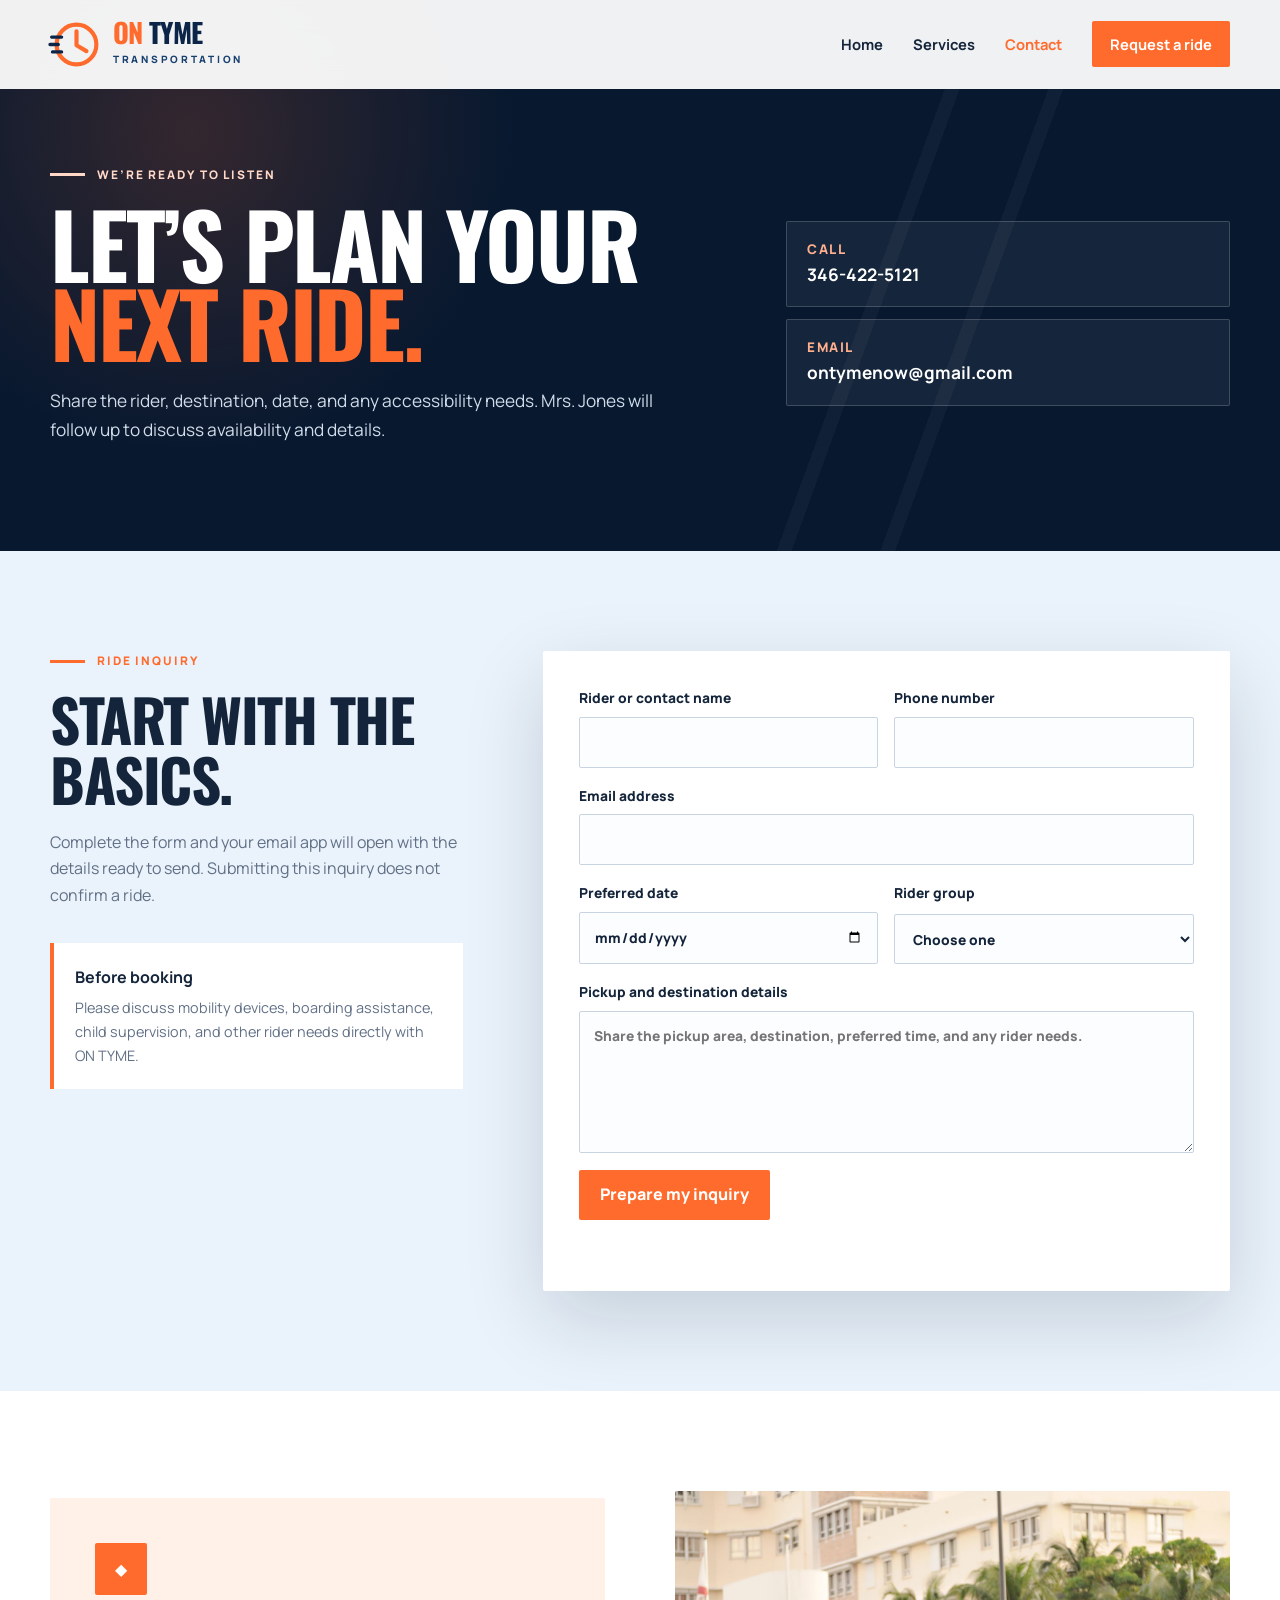
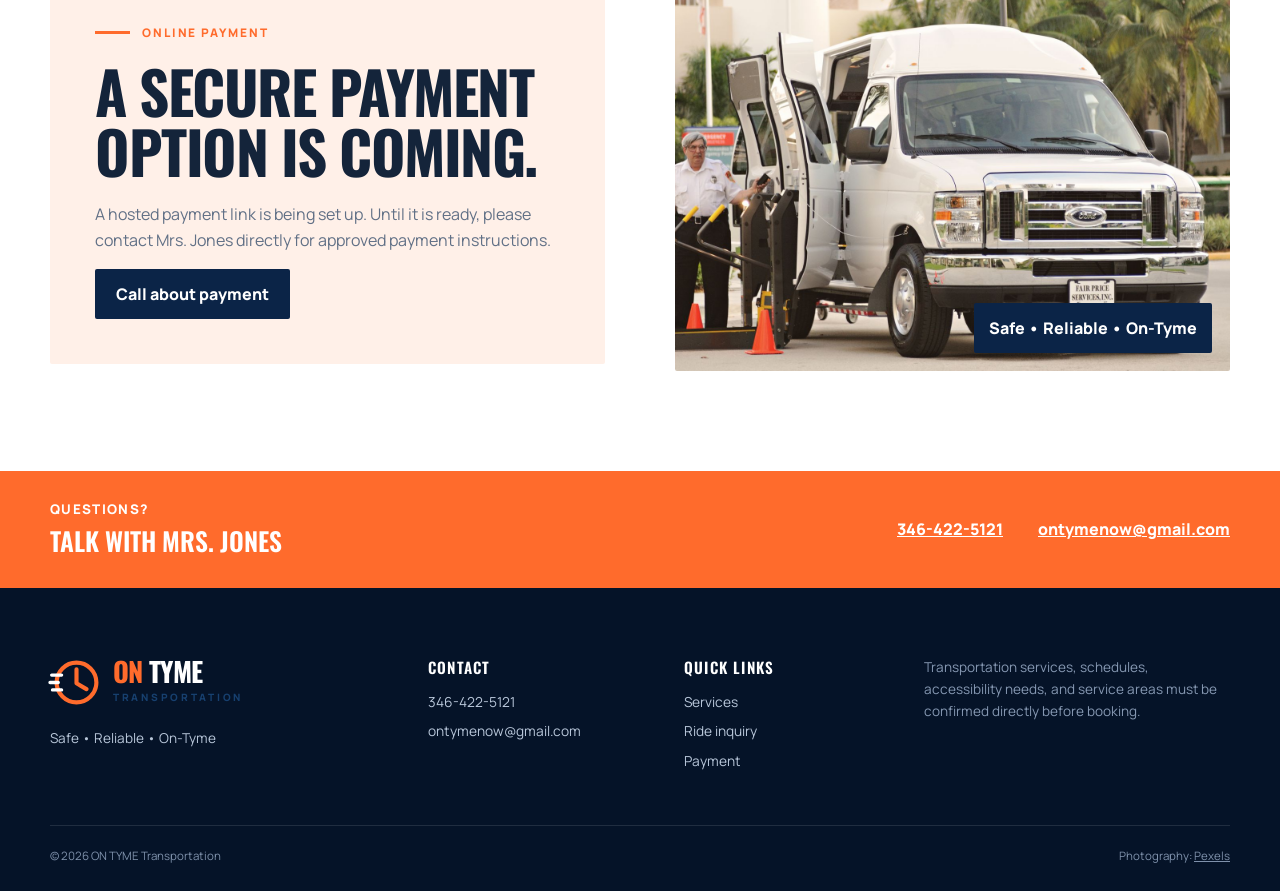
==== contact.html @ 445c0741 "Fix service image loading and square alternate sections" ====
<!doctype html>
<html lang="en">
  <head>
    <meta charset="utf-8" />
    <meta name="viewport" content="width=device-width, initial-scale=1" />
    <meta name="description" content="Contact ON TYME Transportation to discuss a ride, rider needs, scheduling, and payment." />
    <meta name="theme-color" content="#0b2447" />
    <title>Contact &amp; Ride Inquiry | ON TYME Transportation</title>
    <link rel="preconnect" href="https://fonts.googleapis.com" /><link rel="preconnect" href="https://fonts.gstatic.com" crossorigin /><link href="https://fonts.googleapis.com/css2?family=Manrope:wght@400;500;600;700;800&family=Oswald:wght@500;600;700&display=swap" rel="stylesheet" />
    <link rel="icon" type="image/svg+xml" href="data:image/svg+xml,%3Csvg xmlns='http://www.w3.org/2000/svg' viewBox='0 0 64 64'%3E%3Crect width='64' height='64' rx='15' fill='%230b2447'/%3E%3Ccircle cx='32' cy='32' r='19' fill='none' stroke='%23ff6b2c' stroke-width='5'/%3E%3Cpath d='M32 19v14l10 6' fill='none' stroke='white' stroke-width='5' stroke-linecap='round'/%3E%3C/svg%3E" />
    <link rel="stylesheet" href="assets/styles.css?v=20260918-3" /><script src="assets/site.js" defer></script>
  </head>
  <body>
    <a class="skip-link" href="#main">Skip to main content</a>
    <header class="site-header" data-header><div class="shell header-inner"><a class="brand" href="index.html" aria-label="ON TYME Transportation home"><span class="brand-clock" aria-hidden="true"><svg viewBox="0 0 64 64"><circle cx="32" cy="32" r="24"/><path d="M32 16v17l12 7"/><path class="speed-line" d="M2 23h12M0 32h10M3 41h11"/></svg></span><span class="brand-words"><strong><b>ON</b> TYME</strong><small>Transportation</small></span></a><button class="menu-button" type="button" aria-expanded="false" aria-controls="site-nav" data-menu-button><span></span><span></span><span></span><span class="sr-only">Open menu</span></button><nav id="site-nav" class="site-nav" aria-label="Primary" data-menu><a href="index.html">Home</a><a href="services.html">Services</a><a aria-current="page" href="contact.html">Contact</a><a class="nav-cta" href="#ride-inquiry">Request a ride</a></nav></div></header>
    <main id="main">
      <section class="page-hero contact-hero"><div class="road-lines" aria-hidden="true"></div><div class="shell page-hero-grid"><div class="reveal"><p class="eyebrow">We’re ready to listen</p><h1>Let’s plan your <em>next ride.</em></h1><p>Share the rider, destination, date, and any accessibility needs. Mrs. Jones will follow up to discuss availability and details.</p></div><div class="contact-direct reveal" style="--delay:.1s"><a href="tel:+13464225121"><small>Call</small><strong>346-422-5121</strong></a><a href="mailto:ontymenow@gmail.com"><small>Email</small><strong>ontymenow@gmail.com</strong></a></div></div></section>

      <section class="section inquiry-section" id="ride-inquiry"><div class="shell inquiry-grid"><div class="form-intro reveal"><p class="eyebrow eyebrow-orange">Ride inquiry</p><h2>Start with the basics.</h2><p>Complete the form and your email app will open with the details ready to send. Submitting this inquiry does not confirm a ride.</p><div class="info-callout"><strong>Before booking</strong><p>Please discuss mobility devices, boarding assistance, child supervision, and other rider needs directly with ON TYME.</p></div></div><form class="ride-form reveal" style="--delay:.08s" data-ride-form><div class="field-row"><label>Rider or contact name<input name="name" autocomplete="name" required /></label><label>Phone number<input name="phone" type="tel" autocomplete="tel" required /></label></div><label>Email address<input name="email" type="email" autocomplete="email" /></label><div class="field-row"><label>Preferred date<input name="date" type="date" /></label><label>Rider group<select name="group"><option value="">Choose one</option><option>Child / school-age rider</option><option>College student</option><option>Senior</option><option>Individual with a disability</option><option>Other adult rider</option></select></label></div><label>Pickup and destination details<textarea name="details" rows="5" required placeholder="Share the pickup area, destination, preferred time, and any rider needs."></textarea></label><button class="button button-orange" type="submit">Prepare my inquiry</button><p class="form-status" data-form-status aria-live="polite"></p></form></div></section>

      <section class="payment-section" id="payment"><div class="shell payment-grid"><div class="payment-card reveal"><span class="lock" aria-hidden="true">◆</span><p class="eyebrow eyebrow-orange">Online payment</p><h2>A secure payment option is coming.</h2><p>A hosted payment link is being set up. Until it is ready, please contact Mrs. Jones directly for approved payment instructions.</p><a class="button button-navy" href="tel:+13464225121">Call about payment</a></div><figure class="payment-photo reveal" style="--delay:.08s"><img src="assets/images/accessible-transport-van.jpg?v=20260918-2" alt="An accessible transportation van ready for a rider" width="1600" height="1067" loading="lazy" /><figcaption>Safe • Reliable • On-Tyme</figcaption></figure></div></section>

      <section class="contact-strip"><div class="shell"><div><small>Questions?</small><strong>Talk with Mrs. Jones</strong></div><a href="tel:+13464225121">346-422-5121</a><a href="mailto:ontymenow@gmail.com">ontymenow@gmail.com</a></div></section>
    </main>
    <footer class="site-footer"><div class="shell footer-grid"><div><a class="brand brand-footer" href="index.html"><span class="brand-clock" aria-hidden="true"><svg viewBox="0 0 64 64"><circle cx="32" cy="32" r="24"/><path d="M32 16v17l12 7"/><path class="speed-line" d="M2 23h12M0 32h10M3 41h11"/></svg></span><span class="brand-words"><strong><b>ON</b> TYME</strong><small>Transportation</small></span></a><p>Safe • Reliable • On-Tyme</p></div><div><h3>Contact</h3><a href="tel:+13464225121">346-422-5121</a><a href="mailto:ontymenow@gmail.com">ontymenow@gmail.com</a></div><div><h3>Quick links</h3><a href="services.html">Services</a><a href="#ride-inquiry">Ride inquiry</a><a href="#payment">Payment</a></div><p class="footer-note">Transportation services, schedules, accessibility needs, and service areas must be confirmed directly before booking.</p></div><div class="shell footer-bottom"><span>© <span data-year></span> ON TYME Transportation</span><span>Photography: <a href="https://www.pexels.com/photo/transportation-van-with-wheelchair-access-and-driver-35831390/">Pexels</a></span></div></footer>
  </body>
</html>
---- assets/styles.css ----
:root{--navy:#0b2447;--navy-2:#07182f;--blue:#17406f;--orange:#ff6b2c;--orange-soft:#fff0e8;--sky:#eaf3fb;--ink:#14243a;--muted:#617086;--white:#fff;--line:rgba(11,36,71,.14);--shadow:0 28px 80px rgba(7,24,47,.16);--shell:min(1180px,calc(100% - 42px))}
*{box-sizing:border-box}html{scroll-behavior:smooth}body{margin:0;background:var(--white);color:var(--ink);font:400 1rem/1.65 "Manrope",sans-serif}img{display:block;max-width:100%}a{color:inherit}button,input,textarea,select{font:inherit}.shell{width:var(--shell);margin-inline:auto}.skip-link{position:fixed;z-index:1000;top:8px;left:8px;padding:10px 14px;background:white;color:var(--navy);transform:translateY(-150%)}.skip-link:focus{transform:none}.sr-only{position:absolute;width:1px;height:1px;padding:0;margin:-1px;overflow:hidden;clip:rect(0,0,0,0);white-space:nowrap;border:0}
.site-header{position:fixed;z-index:100;inset:0 0 auto;background:rgba(255,255,255,.94);backdrop-filter:blur(16px);border-bottom:1px solid transparent;transition:.25s}.site-header.scrolled{box-shadow:0 10px 35px rgba(7,24,47,.1);border-color:var(--line)}.header-inner{height:88px;display:flex;align-items:center;justify-content:space-between;gap:28px}.brand{display:inline-flex;align-items:center;gap:10px;text-decoration:none}.brand-clock{display:grid;place-items:center;width:53px;height:53px}.brand-clock svg{width:100%;height:100%;overflow:visible;fill:none;stroke:var(--orange);stroke-width:5;stroke-linecap:round;stroke-linejoin:round}.brand-clock .speed-line{stroke:var(--navy);stroke-width:4}.brand-words strong{display:block;font:700 1.7rem/.9 "Oswald",sans-serif;letter-spacing:-.025em;color:var(--navy)}.brand-words b{color:var(--orange)}.brand-words small{display:block;margin-top:6px;font-size:.63rem;font-weight:800;letter-spacing:.27em;text-transform:uppercase;color:var(--blue)}.site-nav{display:flex;align-items:center;gap:30px}.site-nav a{text-decoration:none;font-weight:700;font-size:.92rem}.site-nav a:not(.nav-cta):hover,.site-nav a[aria-current="page"]{color:var(--orange)}.site-nav .nav-cta{padding:11px 18px;border-radius:8px;background:var(--orange);color:var(--white)}.site-nav .nav-cta:hover{background:#e85318}.menu-button{display:none;border:0;background:none;padding:9px}.menu-button>span:not(.sr-only){display:block;width:25px;height:2px;margin:5px;background:var(--navy)}
.hero,.page-hero{position:relative;overflow:hidden;padding-top:88px;background:var(--navy-2);color:var(--white)}.road-lines{position:absolute;inset:0;background:radial-gradient(circle at 15% 24%,rgba(255,107,44,.18),transparent 28%),linear-gradient(110deg,transparent 0 66%,rgba(255,255,255,.035) 66% 67%,transparent 67% 73%,rgba(255,255,255,.035) 73% 74%,transparent 74%)}.hero-grid{position:relative;display:grid;grid-template-columns:.9fr 1.1fr;align-items:center;gap:72px;min-height:680px;padding-block:75px 92px}.eyebrow{display:flex;align-items:center;gap:12px;margin:0 0 18px;font-size:.74rem;font-weight:800;letter-spacing:.16em;text-transform:uppercase;color:#ffd8c8}.eyebrow::before{content:"";width:35px;height:3px;background:currentColor}.eyebrow-orange{color:var(--orange)}h1,h2,h3,p{margin-top:0}h1,h2{font-family:"Oswald",sans-serif;text-transform:uppercase;letter-spacing:-.025em}h1{margin-bottom:25px;font-size:clamp(3.6rem,7vw,6.7rem);line-height:.89}h1 em{font-style:normal;color:var(--orange)}h2{margin-bottom:20px;font-size:clamp(2.3rem,4.6vw,4rem);line-height:1.02}.hero-lead{max-width:590px;margin-bottom:30px;font-size:1.1rem;color:#d5dfed}.hero-actions{display:flex;flex-wrap:wrap;gap:13px}.button{display:inline-flex;align-items:center;justify-content:center;min-height:50px;padding:0 21px;border:0;border-radius:8px;text-decoration:none;font-weight:800;cursor:pointer;transition:transform .2s,background .2s}.button:hover{transform:translateY(-2px)}.button-orange{background:var(--orange);color:white}.button-orange:hover{background:#e85318}.button-outline{border:1px solid rgba(255,255,255,.34);color:white}.button-outline:hover{background:rgba(255,255,255,.08)}.button-white{background:white;color:var(--navy)}.button-navy{background:var(--navy);color:white}.button-navy:hover{background:var(--blue)}.trust-row{display:flex;align-items:center;gap:13px;margin-top:27px;font-weight:800;text-transform:uppercase;letter-spacing:.08em;font-size:.77rem;color:#b9c8dc}.trust-row i{width:5px;height:5px;border-radius:50%;background:var(--orange)}.hero-visual{position:relative}.hero-photo{margin:0;border-radius:18px 130px 18px 18px;overflow:hidden;border:5px solid rgba(255,255,255,.1);box-shadow:0 35px 90px rgba(0,0,0,.32)}.hero-photo img{width:100%;height:515px;object-fit:cover}.route-card{position:absolute;left:-42px;bottom:32px;max-width:290px;display:flex;align-items:center;gap:13px;padding:16px 18px;border-radius:12px;background:white;color:var(--navy);box-shadow:var(--shadow)}.route-icon{display:grid;place-items:center;flex:0 0 39px;height:39px;border:7px solid var(--orange);border-radius:50%;color:var(--navy);font-size:.55rem}.route-card small{display:block;color:var(--orange);font-weight:800;letter-spacing:.1em}.route-card strong{display:block;line-height:1.25}.hero-ticker{position:relative;overflow:hidden;background:var(--orange);color:white;font:600 1.05rem/1 "Oswald",sans-serif;text-transform:uppercase;letter-spacing:.08em}.hero-ticker div{width:max-content;padding:20px 0;animation:ticker 28s linear infinite}
.section{padding:100px 0}.intro-section{background:white}.intro-grid{display:grid;grid-template-columns:1.1fr .9fr;gap:95px;align-items:center}.intro-copy{font-size:1.2rem;color:var(--muted)}.text-link{display:inline-block;margin-top:8px;color:var(--navy);font-weight:800;text-decoration:none}.text-link span{color:var(--orange)}.section-heading>p:not(.eyebrow){max-width:640px;color:var(--muted)}.centered{text-align:center;display:grid;justify-items:center;margin-bottom:54px}.riders-section{background:var(--sky)}.rider-grid{display:grid;grid-template-columns:repeat(4,1fr);gap:16px}.rider-card{position:relative;min-height:310px;padding:28px 25px;border:1px solid var(--line);border-radius:18px;background:white;text-decoration:none;box-shadow:0 16px 45px rgba(11,36,71,.07);transition:.25s}.rider-card:hover{transform:translateY(-6px);box-shadow:var(--shadow)}.rider-card .number{position:absolute;right:20px;top:17px;color:#b5c1d0;font:600 1rem "Oswald",sans-serif}.rider-icon{display:grid;place-items:center;width:50px;height:50px;border-radius:12px;background:var(--orange-soft);color:var(--orange);font-size:1.35rem}.rider-card h3{margin:34px 0 10px;font:600 1.45rem/1.1 "Oswald",sans-serif;text-transform:uppercase}.rider-card p{color:var(--muted);font-size:.9rem}.rider-card strong{position:absolute;left:25px;bottom:24px;color:var(--orange);font-size:.82rem}.rider-card.dark{background:var(--navy);color:white}.rider-card.dark p{color:#cbd6e6}.rider-card.dark .number{color:#6e829e}.feature-section{background:var(--navy-2);color:white}.feature-grid{display:grid;grid-template-columns:1.05fr .85fr;gap:75px;align-items:center}.feature-photo{position:relative;margin:0;border-radius:16px 110px 16px 16px;overflow:hidden}.feature-photo img{width:100%;height:520px;object-fit:cover}.feature-photo figcaption{position:absolute;left:22px;bottom:22px;padding:12px 15px;background:var(--orange);font-weight:800;text-transform:uppercase;letter-spacing:.07em}.feature-copy>p{color:#c9d5e4}.check-list{list-style:none;padding:0;margin:30px 0}.check-list li{position:relative;margin:14px 0;padding-left:33px}.check-list li::before{content:"✓";position:absolute;left:0;top:0;display:grid;place-items:center;width:22px;height:22px;border-radius:6px;background:var(--orange);color:white;font-weight:900}.cta-section{padding:85px 0;background:white}.cta-card{display:grid;grid-template-columns:1.2fr .8fr;gap:55px;align-items:center;padding:56px;border-radius:20px;background:var(--orange);color:white;box-shadow:var(--shadow)}.cta-card h2{margin-bottom:12px}.cta-card p:not(.eyebrow){margin-bottom:0}.cta-card .eyebrow{color:white}.cta-actions{display:grid;gap:14px;justify-items:start}.cta-actions>a:not(.button){color:white;font-weight:800}
.page-hero{padding-block:165px 90px}.page-hero-grid{position:relative;display:grid;grid-template-columns:1.2fr .8fr;gap:70px;align-items:end}.page-hero h1{font-size:clamp(3.5rem,7vw,6rem)}.page-hero p:not(.eyebrow){max-width:650px;color:#d1dcea;font-size:1.08rem}.page-stat{justify-self:end;display:flex;align-items:center;gap:16px;padding:25px;border:1px solid rgba(255,255,255,.16);border-radius:16px}.page-stat strong{color:var(--orange);font:700 5rem/.8 "Oswald",sans-serif}.page-stat span{font-weight:700;line-height:1.35}.service-jump{position:sticky;z-index:40;top:88px;display:flex;justify-content:center;gap:8px;padding:12px;margin-top:-25px;border-radius:14px;background:white;box-shadow:0 16px 45px rgba(7,24,47,.13)}.service-jump a{padding:10px 15px;border-radius:8px;text-decoration:none;font-weight:800;font-size:.82rem}.service-jump a:hover{background:var(--orange-soft);color:var(--orange)}.service-band{padding:105px 0;background:white;scroll-margin-top:155px}.service-band.alternate{background:var(--sky)}.split-service{display:grid;grid-template-columns:1fr 1fr;gap:80px;align-items:center}.service-content>p:not(.eyebrow){color:var(--muted);font-size:1.05rem}.service-points{padding:0;list-style:none;margin:28px 0}.service-points li{position:relative;padding:11px 0 11px 31px;border-bottom:1px solid var(--line);font-weight:700}.service-points li::before{content:"";position:absolute;left:2px;top:19px;width:12px;height:12px;border-radius:3px;background:var(--orange);transform:rotate(45deg)}.service-photo{position:relative;margin:0;border-radius:18px 100px 18px 18px;overflow:hidden;box-shadow:var(--shadow)}.alternate .service-photo{border-radius:100px 18px 18px 18px}.service-photo img{width:100%;height:500px;object-fit:cover}.service-photo span{position:absolute;left:20px;right:20px;bottom:20px;padding:14px 16px;border-radius:8px;background:rgba(7,24,47,.9);color:white;font-weight:800}.destination-section{padding:100px 0;background:var(--navy-2);color:white;scroll-margin-top:150px}.destination-grid{display:flex;flex-wrap:wrap;justify-content:center;gap:10px}.destination-grid span{padding:13px 17px;border:1px solid rgba(255,255,255,.2);border-radius:999px;background:rgba(255,255,255,.06);font-weight:700}.destination-note{text-align:center;margin:38px 0 0;color:#c6d2e2}.destination-note a{color:#ffb18f;font-weight:800}.mini-cta{padding:65px 0;background:var(--sky)}.mini-cta>.shell{display:flex;align-items:center;justify-content:space-between;gap:35px}.mini-cta h2{margin-bottom:0}.mini-cta .eyebrow{color:var(--orange)}
.contact-hero .page-hero-grid{align-items:center}.contact-direct{display:grid;gap:12px}.contact-direct a{display:block;padding:17px 20px;border:1px solid rgba(255,255,255,.18);border-radius:12px;background:rgba(255,255,255,.06);text-decoration:none}.contact-direct a:hover{background:rgba(255,255,255,.11)}.contact-direct small{display:block;color:#ffaf8d;text-transform:uppercase;font-weight:800;letter-spacing:.12em}.contact-direct strong{font-size:1.08rem}.inquiry-section{background:var(--sky);scroll-margin-top:80px}.inquiry-grid{display:grid;grid-template-columns:.75fr 1.25fr;gap:80px;align-items:start}.form-intro{position:sticky;top:125px}.form-intro>p:not(.eyebrow){color:var(--muted)}.info-callout{margin-top:35px;padding:21px;border-left:4px solid var(--orange);background:white}.info-callout p{margin:6px 0 0;color:var(--muted);font-size:.9rem}.ride-form{display:grid;gap:17px;padding:36px;border-radius:18px;background:white;box-shadow:var(--shadow)}.field-row{display:grid;grid-template-columns:1fr 1fr;gap:16px}.ride-form label{display:grid;gap:7px;font-weight:800;font-size:.86rem}.ride-form input,.ride-form textarea,.ride-form select{width:100%;padding:13px 14px;border:1px solid #c9d4e2;border-radius:8px;background:#fbfdff;color:var(--ink)}.ride-form input:focus,.ride-form textarea:focus,.ride-form select:focus{outline:3px solid rgba(255,107,44,.2);border-color:var(--orange)}.ride-form textarea{resize:vertical}.ride-form .button{justify-self:start}.form-status{min-height:1.4em;margin:0;color:var(--muted);font-size:.83rem}.payment-section{padding:100px 0;background:white;scroll-margin-top:80px}.payment-grid{display:grid;grid-template-columns:1fr 1fr;gap:70px;align-items:center}.payment-card{padding:45px;border-radius:18px;background:var(--orange-soft)}.lock{display:grid;place-items:center;width:52px;height:52px;margin-bottom:28px;border-radius:12px;background:var(--orange);color:white}.payment-card>p:not(.eyebrow){color:var(--muted)}.payment-photo{position:relative;margin:0;border-radius:100px 18px 18px 18px;overflow:hidden}.payment-photo img{height:480px;width:100%;object-fit:cover}.payment-photo figcaption{position:absolute;right:18px;bottom:18px;padding:12px 15px;border-radius:8px;background:var(--navy);color:white;font-weight:800}.contact-strip{padding:28px 0;background:var(--orange);color:white}.contact-strip>.shell{display:flex;align-items:center;gap:35px}.contact-strip div{margin-right:auto}.contact-strip small{display:block;text-transform:uppercase;font-weight:800;letter-spacing:.1em}.contact-strip strong{font:600 1.6rem "Oswald",sans-serif;text-transform:uppercase}.contact-strip a{font-weight:800}
.site-footer{padding:68px 0 26px;background:#051328;color:#b9c7da}.footer-grid{display:grid;grid-template-columns:1.1fr .7fr .65fr 1fr;gap:42px;align-items:start}.brand-footer{margin-bottom:18px}.brand-footer .brand-words strong{color:white}.brand-footer .brand-clock .speed-line{stroke:white}.footer-grid h3{margin:0 0 13px;color:white;font:600 .95rem "Oswald",sans-serif;text-transform:uppercase;letter-spacing:.08em}.footer-grid>div>a:not(.brand){display:block;margin:7px 0;text-decoration:none;font-size:.86rem}.footer-grid p{font-size:.85rem}.footer-note{color:#8698b2}.footer-bottom{display:flex;justify-content:space-between;gap:20px;margin-top:45px;padding-top:20px;border-top:1px solid rgba(255,255,255,.11);font-size:.72rem;color:#7f91ab}.footer-bottom a{color:inherit}.reveal{opacity:0;transform:translateY(25px);transition:opacity .7s ease var(--delay,0s),transform .7s ease var(--delay,0s)}.reveal.is-visible{opacity:1;transform:none}
@keyframes ticker{to{transform:translateX(-50%)}}@media (max-width:1000px){.hero-grid,.intro-grid,.feature-grid,.cta-card,.split-service,.inquiry-grid,.payment-grid{grid-template-columns:1fr}.hero-copy{padding-top:25px}.hero-visual{max-width:760px}.rider-grid{grid-template-columns:1fr 1fr}.page-hero-grid{grid-template-columns:1fr}.page-stat{justify-self:start}.form-intro{position:static}.footer-grid{grid-template-columns:1fr 1fr}.footer-note{grid-column:1/-1}}
@media (max-width:760px){:root{--shell:min(100% - 28px,1180px)}.header-inner{height:74px}.brand-clock{width:45px;height:45px}.brand-words strong{font-size:1.45rem}.menu-button{display:block}.site-nav{position:absolute;left:0;right:0;top:74px;display:none;flex-direction:column;align-items:stretch;gap:0;padding:14px;background:white;border-bottom:1px solid var(--line);box-shadow:0 20px 35px rgba(7,24,47,.13)}.site-nav.open{display:flex}.site-nav a{padding:14px 12px}.site-nav .nav-cta{text-align:center;margin-top:5px}.hero{padding-top:74px}.hero-grid{min-height:auto;padding-block:58px}.hero-photo{border-radius:15px 80px 15px 15px}.hero-photo img{height:390px}.route-card{left:10px;right:10px;bottom:14px;max-width:none}.section{padding:72px 0}.rider-grid{grid-template-columns:1fr}.feature-photo img{height:410px}.cta-card{padding:34px 24px}.page-hero{padding-block:130px 70px}.page-stat{display:none}.service-jump{top:74px;justify-content:flex-start;overflow-x:auto}.service-jump a{white-space:nowrap}.service-band{padding:75px 0}.split-service{gap:42px}.alternate .service-photo{order:2}.service-photo img{height:390px}.mini-cta>.shell,.contact-strip>.shell{align-items:flex-start;flex-direction:column}.field-row{grid-template-columns:1fr}.ride-form{padding:25px 20px}.payment-card{padding:32px 24px}.payment-photo img{height:380px}.footer-grid{grid-template-columns:1fr}.footer-note{grid-column:auto}.footer-bottom{flex-direction:column}.contact-strip div{margin-right:0}}

/* Sharp-edge visual refresh */
.site-nav .nav-cta,.button,.hero-photo,.route-card,.rider-card,.rider-icon,.feature-photo,.feature-photo figcaption,.check-list li::before,.cta-card,.page-stat,.service-jump,.service-jump a,.service-photo,.service-photo span,.destination-grid span,.contact-direct a,.ride-form,.ride-form input,.ride-form textarea,.ride-form select,.payment-card,.lock,.payment-photo,.payment-photo figcaption{border-radius:2px}
.alternate .service-photo{border-radius:2px}
@media (max-width:760px){.hero-photo,.service-photo,.alternate .service-photo,.payment-photo{border-radius:2px}}
@media (prefers-reduced-motion:reduce){html{scroll-behavior:auto}.hero-ticker div{animation:none}.reveal{opacity:1;transform:none;transition:none}.button,.rider-card{transition:none}}
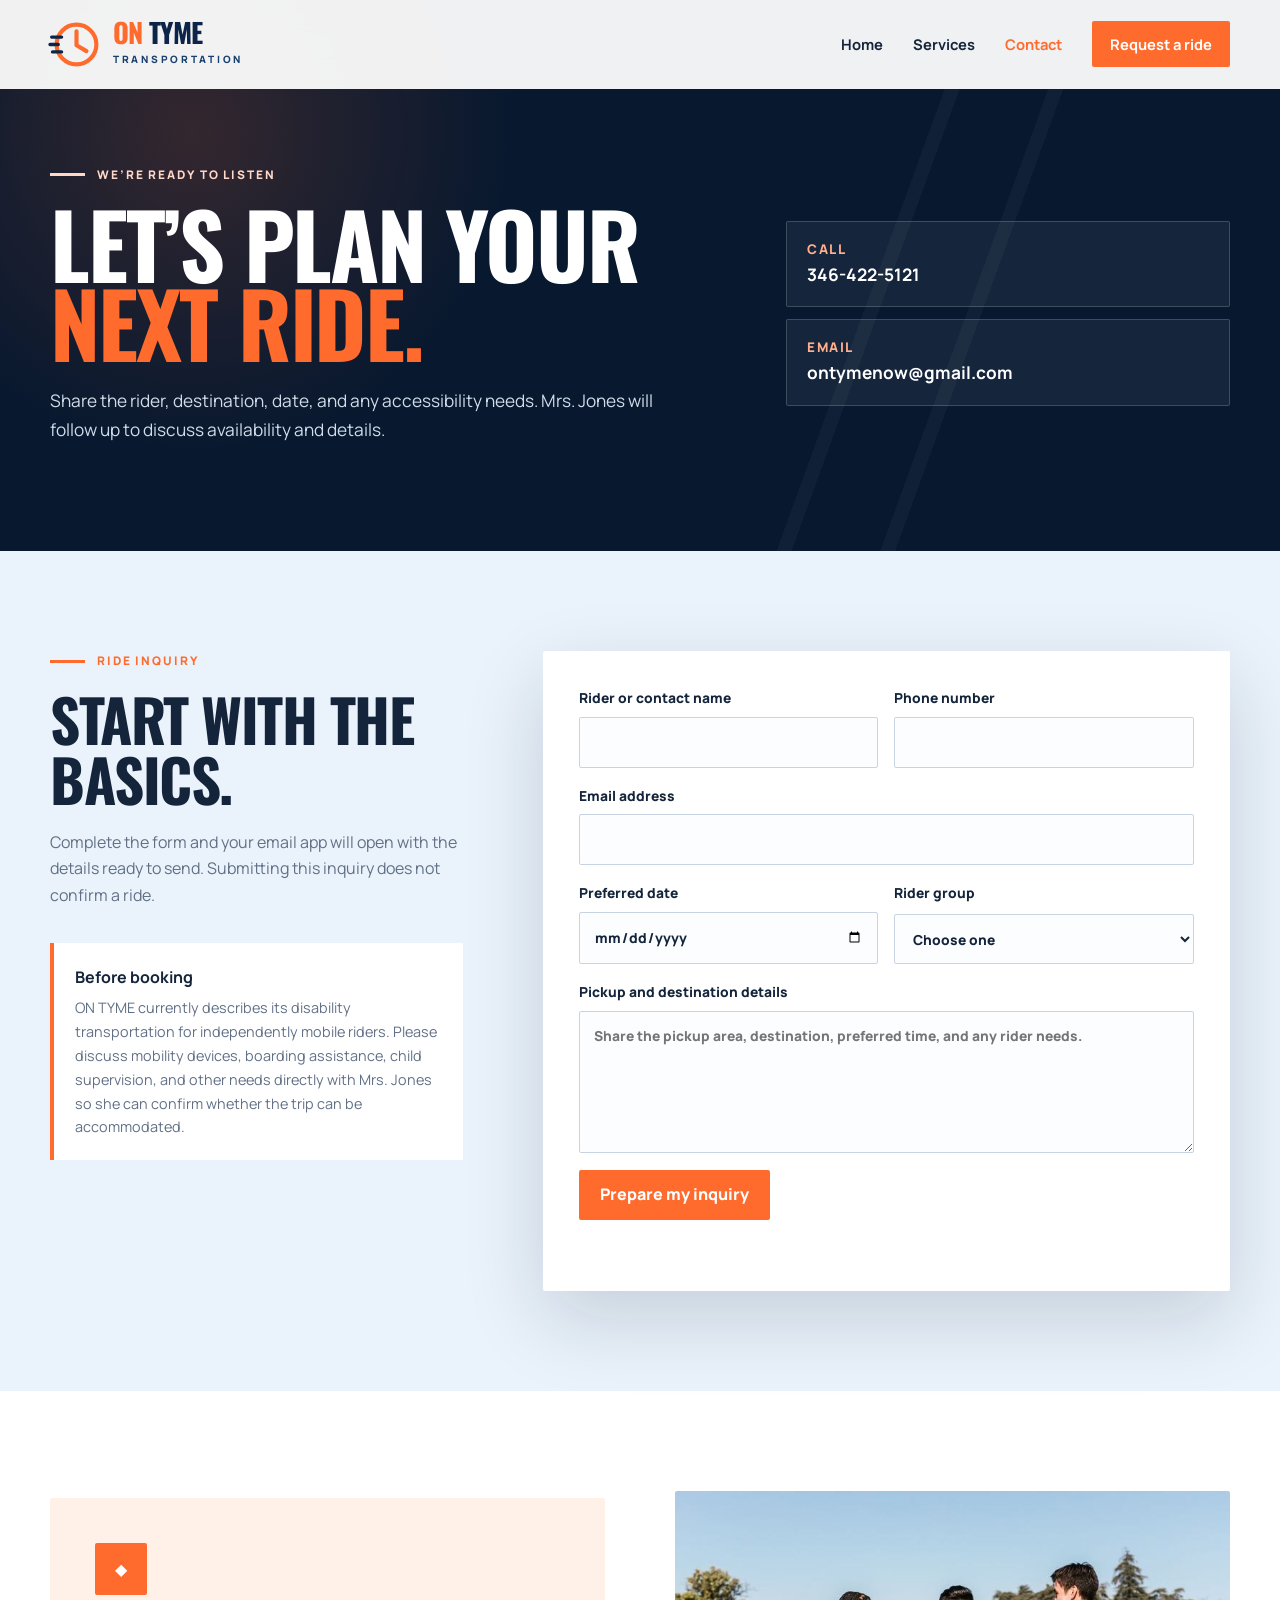
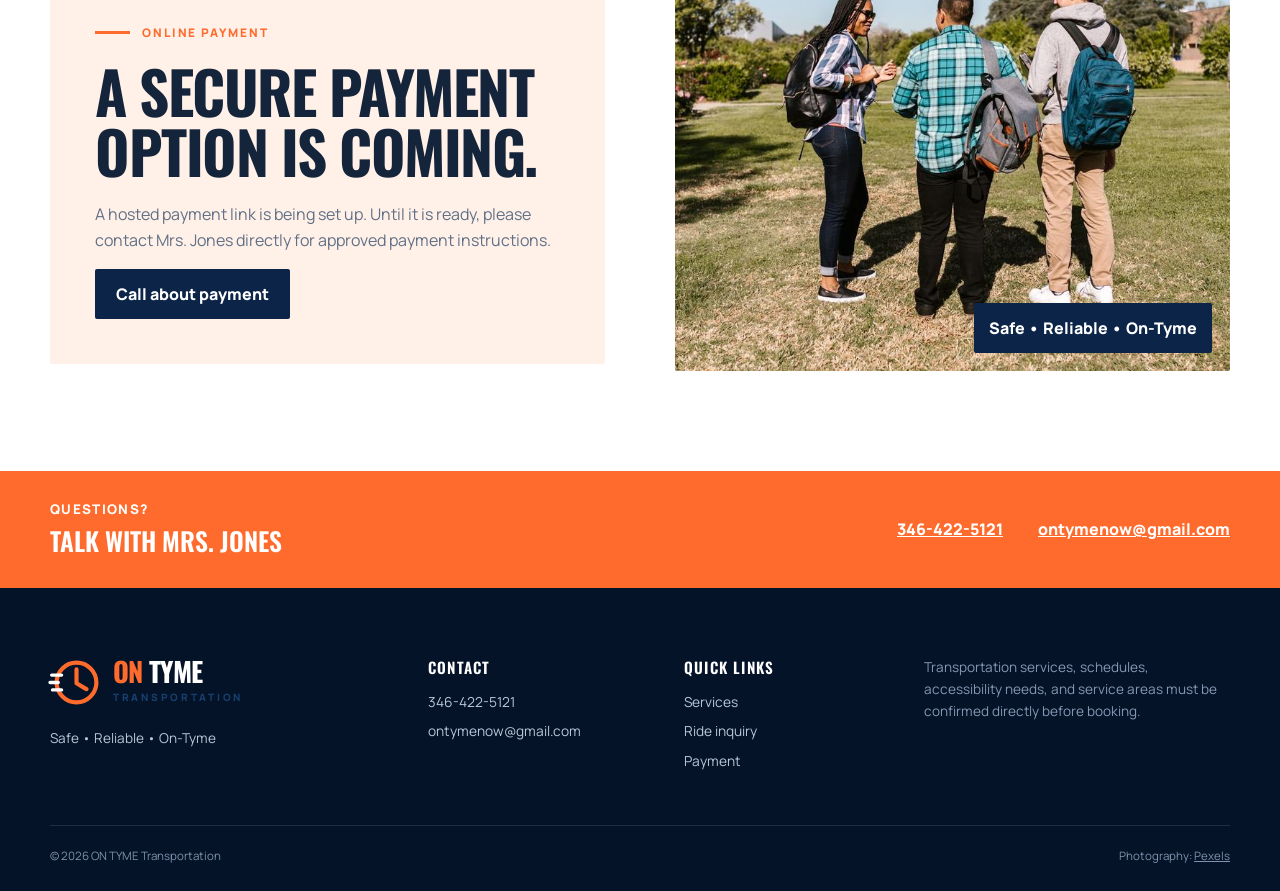
==== commit bbae6a11: "Clarify school-first transport and rider eligibility" ====
--- a/contact.html
+++ b/contact.html
@@ -16,12 +16,12 @@
     <main id="main">
       <section class="page-hero contact-hero"><div class="road-lines" aria-hidden="true"></div><div class="shell page-hero-grid"><div class="reveal"><p class="eyebrow">We’re ready to listen</p><h1>Let’s plan your <em>next ride.</em></h1><p>Share the rider, destination, date, and any accessibility needs. Mrs. Jones will follow up to discuss availability and details.</p></div><div class="contact-direct reveal" style="--delay:.1s"><a href="tel:+13464225121"><small>Call</small><strong>346-422-5121</strong></a><a href="mailto:ontymenow@gmail.com"><small>Email</small><strong>ontymenow@gmail.com</strong></a></div></div></section>
 
-      <section class="section inquiry-section" id="ride-inquiry"><div class="shell inquiry-grid"><div class="form-intro reveal"><p class="eyebrow eyebrow-orange">Ride inquiry</p><h2>Start with the basics.</h2><p>Complete the form and your email app will open with the details ready to send. Submitting this inquiry does not confirm a ride.</p><div class="info-callout"><strong>Before booking</strong><p>Please discuss mobility devices, boarding assistance, child supervision, and other rider needs directly with ON TYME.</p></div></div><form class="ride-form reveal" style="--delay:.08s" data-ride-form><div class="field-row"><label>Rider or contact name<input name="name" autocomplete="name" required /></label><label>Phone number<input name="phone" type="tel" autocomplete="tel" required /></label></div><label>Email address<input name="email" type="email" autocomplete="email" /></label><div class="field-row"><label>Preferred date<input name="date" type="date" /></label><label>Rider group<select name="group"><option value="">Choose one</option><option>Child / school-age rider</option><option>College student</option><option>Senior</option><option>Individual with a disability</option><option>Other adult rider</option></select></label></div><label>Pickup and destination details<textarea name="details" rows="5" required placeholder="Share the pickup area, destination, preferred time, and any rider needs."></textarea></label><button class="button button-orange" type="submit">Prepare my inquiry</button><p class="form-status" data-form-status aria-live="polite"></p></form></div></section>
+      <section class="section inquiry-section" id="ride-inquiry"><div class="shell inquiry-grid"><div class="form-intro reveal"><p class="eyebrow eyebrow-orange">Ride inquiry</p><h2>Start with the basics.</h2><p>Complete the form and your email app will open with the details ready to send. Submitting this inquiry does not confirm a ride.</p><div class="info-callout"><strong>Before booking</strong><p>ON TYME currently describes its disability transportation for independently mobile riders. Please discuss mobility devices, boarding assistance, child supervision, and other needs directly with Mrs. Jones so she can confirm whether the trip can be accommodated.</p></div></div><form class="ride-form reveal" style="--delay:.08s" data-ride-form><div class="field-row"><label>Rider or contact name<input name="name" autocomplete="name" required /></label><label>Phone number<input name="phone" type="tel" autocomplete="tel" required /></label></div><label>Email address<input name="email" type="email" autocomplete="email" /></label><div class="field-row"><label>Preferred date<input name="date" type="date" /></label><label>Rider group<select name="group"><option value="">Choose one</option><option>Child / school-age rider</option><option>College student</option><option>Senior</option><option>Individual with a disability</option><option>Other adult rider</option></select></label></div><label>Pickup and destination details<textarea name="details" rows="5" required placeholder="Share the pickup area, destination, preferred time, and any rider needs."></textarea></label><button class="button button-orange" type="submit">Prepare my inquiry</button><p class="form-status" data-form-status aria-live="polite"></p></form></div></section>
 
-      <section class="payment-section" id="payment"><div class="shell payment-grid"><div class="payment-card reveal"><span class="lock" aria-hidden="true">◆</span><p class="eyebrow eyebrow-orange">Online payment</p><h2>A secure payment option is coming.</h2><p>A hosted payment link is being set up. Until it is ready, please contact Mrs. Jones directly for approved payment instructions.</p><a class="button button-navy" href="tel:+13464225121">Call about payment</a></div><figure class="payment-photo reveal" style="--delay:.08s"><img src="assets/images/accessible-transport-van.jpg?v=20260918-2" alt="An accessible transportation van ready for a rider" width="1600" height="1067" loading="lazy" /><figcaption>Safe • Reliable • On-Tyme</figcaption></figure></div></section>
+      <section class="payment-section" id="payment"><div class="shell payment-grid"><div class="payment-card reveal"><span class="lock" aria-hidden="true">◆</span><p class="eyebrow eyebrow-orange">Online payment</p><h2>A secure payment option is coming.</h2><p>A hosted payment link is being set up. Until it is ready, please contact Mrs. Jones directly for approved payment instructions.</p><a class="button button-navy" href="tel:+13464225121">Call about payment</a></div><figure class="payment-photo reveal" style="--delay:.08s"><img src="assets/images/college-students-diverse.jpg?v=20260921" alt="A diverse group of college students walking together with backpacks" width="1000" height="667" loading="lazy" /><figcaption>Safe • Reliable • On-Tyme</figcaption></figure></div></section>
 
       <section class="contact-strip"><div class="shell"><div><small>Questions?</small><strong>Talk with Mrs. Jones</strong></div><a href="tel:+13464225121">346-422-5121</a><a href="mailto:ontymenow@gmail.com">ontymenow@gmail.com</a></div></section>
     </main>
-    <footer class="site-footer"><div class="shell footer-grid"><div><a class="brand brand-footer" href="index.html"><span class="brand-clock" aria-hidden="true"><svg viewBox="0 0 64 64"><circle cx="32" cy="32" r="24"/><path d="M32 16v17l12 7"/><path class="speed-line" d="M2 23h12M0 32h10M3 41h11"/></svg></span><span class="brand-words"><strong><b>ON</b> TYME</strong><small>Transportation</small></span></a><p>Safe • Reliable • On-Tyme</p></div><div><h3>Contact</h3><a href="tel:+13464225121">346-422-5121</a><a href="mailto:ontymenow@gmail.com">ontymenow@gmail.com</a></div><div><h3>Quick links</h3><a href="services.html">Services</a><a href="#ride-inquiry">Ride inquiry</a><a href="#payment">Payment</a></div><p class="footer-note">Transportation services, schedules, accessibility needs, and service areas must be confirmed directly before booking.</p></div><div class="shell footer-bottom"><span>© <span data-year></span> ON TYME Transportation</span><span>Photography: <a href="https://www.pexels.com/photo/transportation-van-with-wheelchair-access-and-driver-35831390/">Pexels</a></span></div></footer>
+    <footer class="site-footer"><div class="shell footer-grid"><div><a class="brand brand-footer" href="index.html"><span class="brand-clock" aria-hidden="true"><svg viewBox="0 0 64 64"><circle cx="32" cy="32" r="24"/><path d="M32 16v17l12 7"/><path class="speed-line" d="M2 23h12M0 32h10M3 41h11"/></svg></span><span class="brand-words"><strong><b>ON</b> TYME</strong><small>Transportation</small></span></a><p>Safe • Reliable • On-Tyme</p></div><div><h3>Contact</h3><a href="tel:+13464225121">346-422-5121</a><a href="mailto:ontymenow@gmail.com">ontymenow@gmail.com</a></div><div><h3>Quick links</h3><a href="services.html">Services</a><a href="#ride-inquiry">Ride inquiry</a><a href="#payment">Payment</a></div><p class="footer-note">Transportation services, schedules, accessibility needs, and service areas must be confirmed directly before booking.</p></div><div class="shell footer-bottom"><span>© <span data-year></span> ON TYME Transportation</span><span>Photography: <a href="https://www.pexels.com/photo/people-carrying-backpacks-7683617/">Pexels</a></span></div></footer>
   </body>
 </html>
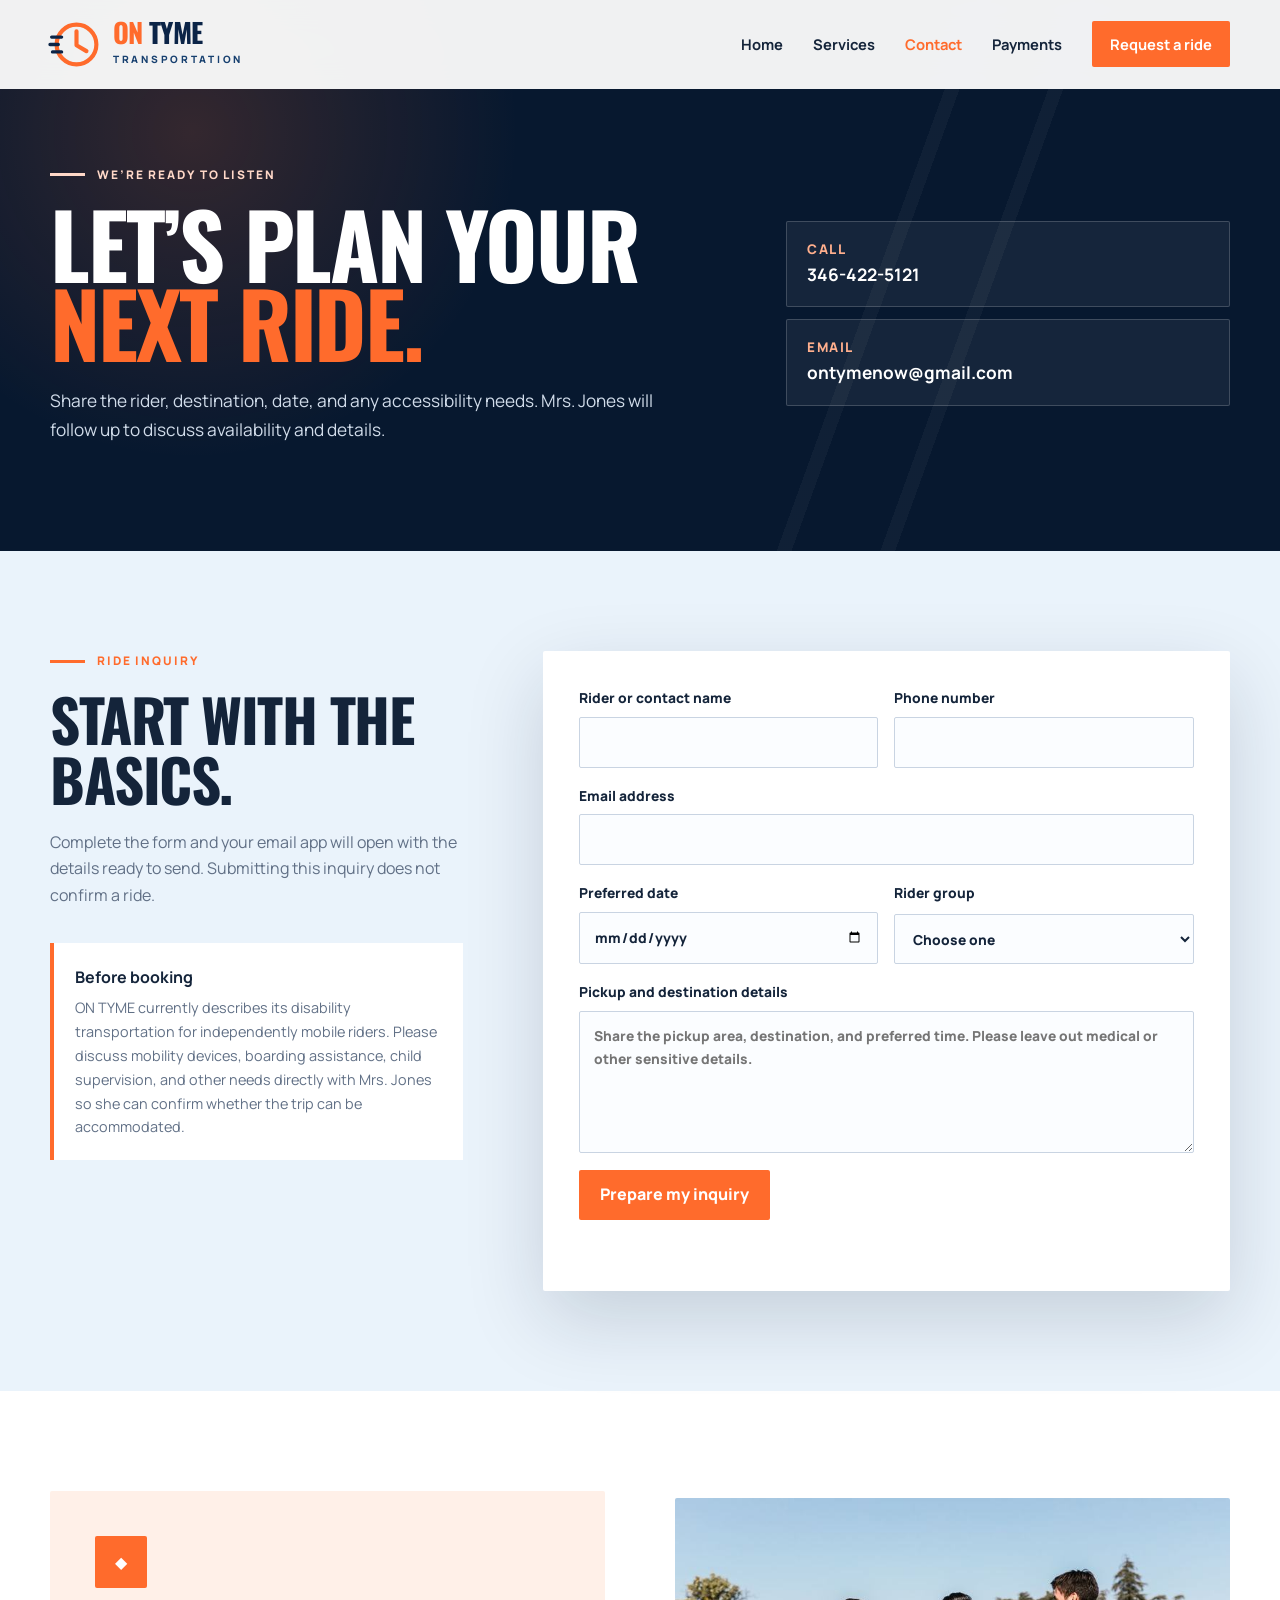
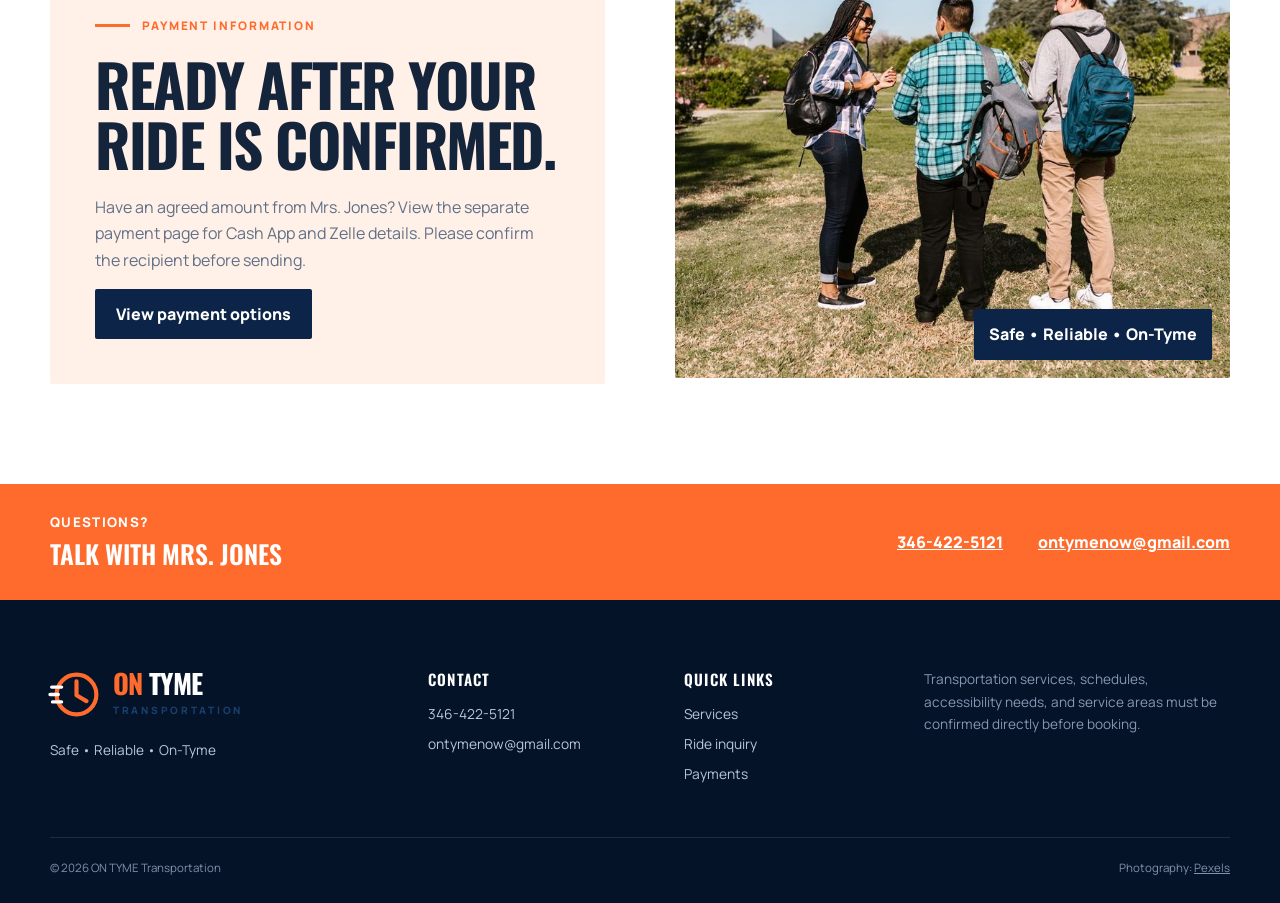
==== commit ed37eeb9: "Add home ride inquiry and payment information page" ====
--- a/contact.html
+++ b/contact.html
@@ -8,20 +8,20 @@
     <title>Contact &amp; Ride Inquiry | ON TYME Transportation</title>
     <link rel="preconnect" href="https://fonts.googleapis.com" /><link rel="preconnect" href="https://fonts.gstatic.com" crossorigin /><link href="https://fonts.googleapis.com/css2?family=Manrope:wght@400;500;600;700;800&family=Oswald:wght@500;600;700&display=swap" rel="stylesheet" />
     <link rel="icon" type="image/svg+xml" href="data:image/svg+xml,%3Csvg xmlns='http://www.w3.org/2000/svg' viewBox='0 0 64 64'%3E%3Crect width='64' height='64' rx='15' fill='%230b2447'/%3E%3Ccircle cx='32' cy='32' r='19' fill='none' stroke='%23ff6b2c' stroke-width='5'/%3E%3Cpath d='M32 19v14l10 6' fill='none' stroke='white' stroke-width='5' stroke-linecap='round'/%3E%3C/svg%3E" />
-    <link rel="stylesheet" href="assets/styles.css?v=20260918-3" /><script src="assets/site.js" defer></script>
+    <link rel="stylesheet" href="assets/styles.css?v=20260921-2" /><script src="assets/site.js?v=20260921-2" defer></script>
   </head>
   <body>
     <a class="skip-link" href="#main">Skip to main content</a>
-    <header class="site-header" data-header><div class="shell header-inner"><a class="brand" href="index.html" aria-label="ON TYME Transportation home"><span class="brand-clock" aria-hidden="true"><svg viewBox="0 0 64 64"><circle cx="32" cy="32" r="24"/><path d="M32 16v17l12 7"/><path class="speed-line" d="M2 23h12M0 32h10M3 41h11"/></svg></span><span class="brand-words"><strong><b>ON</b> TYME</strong><small>Transportation</small></span></a><button class="menu-button" type="button" aria-expanded="false" aria-controls="site-nav" data-menu-button><span></span><span></span><span></span><span class="sr-only">Open menu</span></button><nav id="site-nav" class="site-nav" aria-label="Primary" data-menu><a href="index.html">Home</a><a href="services.html">Services</a><a aria-current="page" href="contact.html">Contact</a><a class="nav-cta" href="#ride-inquiry">Request a ride</a></nav></div></header>
+    <header class="site-header" data-header><div class="shell header-inner"><a class="brand" href="index.html" aria-label="ON TYME Transportation home"><span class="brand-clock" aria-hidden="true"><svg viewBox="0 0 64 64"><circle cx="32" cy="32" r="24"/><path d="M32 16v17l12 7"/><path class="speed-line" d="M2 23h12M0 32h10M3 41h11"/></svg></span><span class="brand-words"><strong><b>ON</b> TYME</strong><small>Transportation</small></span></a><button class="menu-button" type="button" aria-expanded="false" aria-controls="site-nav" data-menu-button><span></span><span></span><span></span><span class="sr-only">Open menu</span></button><nav id="site-nav" class="site-nav" aria-label="Primary" data-menu><a href="index.html">Home</a><a href="services.html">Services</a><a aria-current="page" href="contact.html">Contact</a><a href="payment.html">Payments</a><a class="nav-cta" href="index.html#ride-inquiry">Request a ride</a></nav></div></header>
     <main id="main">
       <section class="page-hero contact-hero"><div class="road-lines" aria-hidden="true"></div><div class="shell page-hero-grid"><div class="reveal"><p class="eyebrow">We’re ready to listen</p><h1>Let’s plan your <em>next ride.</em></h1><p>Share the rider, destination, date, and any accessibility needs. Mrs. Jones will follow up to discuss availability and details.</p></div><div class="contact-direct reveal" style="--delay:.1s"><a href="tel:+13464225121"><small>Call</small><strong>346-422-5121</strong></a><a href="mailto:ontymenow@gmail.com"><small>Email</small><strong>ontymenow@gmail.com</strong></a></div></div></section>
 
-      <section class="section inquiry-section" id="ride-inquiry"><div class="shell inquiry-grid"><div class="form-intro reveal"><p class="eyebrow eyebrow-orange">Ride inquiry</p><h2>Start with the basics.</h2><p>Complete the form and your email app will open with the details ready to send. Submitting this inquiry does not confirm a ride.</p><div class="info-callout"><strong>Before booking</strong><p>ON TYME currently describes its disability transportation for independently mobile riders. Please discuss mobility devices, boarding assistance, child supervision, and other needs directly with Mrs. Jones so she can confirm whether the trip can be accommodated.</p></div></div><form class="ride-form reveal" style="--delay:.08s" data-ride-form><div class="field-row"><label>Rider or contact name<input name="name" autocomplete="name" required /></label><label>Phone number<input name="phone" type="tel" autocomplete="tel" required /></label></div><label>Email address<input name="email" type="email" autocomplete="email" /></label><div class="field-row"><label>Preferred date<input name="date" type="date" /></label><label>Rider group<select name="group"><option value="">Choose one</option><option>Child / school-age rider</option><option>College student</option><option>Senior</option><option>Individual with a disability</option><option>Other adult rider</option></select></label></div><label>Pickup and destination details<textarea name="details" rows="5" required placeholder="Share the pickup area, destination, preferred time, and any rider needs."></textarea></label><button class="button button-orange" type="submit">Prepare my inquiry</button><p class="form-status" data-form-status aria-live="polite"></p></form></div></section>
+      <section class="section inquiry-section" id="ride-inquiry"><div class="shell inquiry-grid"><div class="form-intro reveal"><p class="eyebrow eyebrow-orange">Ride inquiry</p><h2>Start with the basics.</h2><p>Complete the form and your email app will open with the details ready to send. Submitting this inquiry does not confirm a ride.</p><div class="info-callout"><strong>Before booking</strong><p>ON TYME currently describes its disability transportation for independently mobile riders. Please discuss mobility devices, boarding assistance, child supervision, and other needs directly with Mrs. Jones so she can confirm whether the trip can be accommodated.</p></div></div><form class="ride-form reveal" style="--delay:.08s" data-ride-form><div class="field-row"><label>Rider or contact name<input name="name" autocomplete="name" required /></label><label>Phone number<input name="phone" type="tel" autocomplete="tel" required /></label></div><label>Email address<input name="email" type="email" autocomplete="email" /></label><div class="field-row"><label>Preferred date<input name="date" type="date" /></label><label>Rider group<select name="group"><option value="">Choose one</option><option>Child / school-age rider</option><option>College student</option><option>Senior</option><option>Individual with a disability</option><option>Other adult rider</option></select></label></div><label>Pickup and destination details<textarea name="details" rows="5" required placeholder="Share the pickup area, destination, and preferred time. Please leave out medical or other sensitive details."></textarea></label><button class="button button-orange" type="submit">Prepare my inquiry</button><p class="form-status" data-form-status aria-live="polite"></p></form></div></section>
 
-      <section class="payment-section" id="payment"><div class="shell payment-grid"><div class="payment-card reveal"><span class="lock" aria-hidden="true">◆</span><p class="eyebrow eyebrow-orange">Online payment</p><h2>A secure payment option is coming.</h2><p>A hosted payment link is being set up. Until it is ready, please contact Mrs. Jones directly for approved payment instructions.</p><a class="button button-navy" href="tel:+13464225121">Call about payment</a></div><figure class="payment-photo reveal" style="--delay:.08s"><img src="assets/images/college-students-diverse.jpg?v=20260921" alt="A diverse group of college students walking together with backpacks" width="1000" height="667" loading="lazy" /><figcaption>Safe • Reliable • On-Tyme</figcaption></figure></div></section>
+      <section class="payment-section" id="payment"><div class="shell payment-grid"><div class="payment-card reveal"><span class="lock" aria-hidden="true">◆</span><p class="eyebrow eyebrow-orange">Payment information</p><h2>Ready after your ride is confirmed.</h2><p>Have an agreed amount from Mrs. Jones? View the separate payment page for Cash App and Zelle details. Please confirm the recipient before sending.</p><a class="button button-navy" href="payment.html">View payment options</a></div><figure class="payment-photo reveal" style="--delay:.08s"><img src="assets/images/college-students-diverse.jpg?v=20260921" alt="A diverse group of college students walking together with backpacks" width="1000" height="667" loading="lazy" /><figcaption>Safe • Reliable • On-Tyme</figcaption></figure></div></section>
 
       <section class="contact-strip"><div class="shell"><div><small>Questions?</small><strong>Talk with Mrs. Jones</strong></div><a href="tel:+13464225121">346-422-5121</a><a href="mailto:ontymenow@gmail.com">ontymenow@gmail.com</a></div></section>
     </main>
-    <footer class="site-footer"><div class="shell footer-grid"><div><a class="brand brand-footer" href="index.html"><span class="brand-clock" aria-hidden="true"><svg viewBox="0 0 64 64"><circle cx="32" cy="32" r="24"/><path d="M32 16v17l12 7"/><path class="speed-line" d="M2 23h12M0 32h10M3 41h11"/></svg></span><span class="brand-words"><strong><b>ON</b> TYME</strong><small>Transportation</small></span></a><p>Safe • Reliable • On-Tyme</p></div><div><h3>Contact</h3><a href="tel:+13464225121">346-422-5121</a><a href="mailto:ontymenow@gmail.com">ontymenow@gmail.com</a></div><div><h3>Quick links</h3><a href="services.html">Services</a><a href="#ride-inquiry">Ride inquiry</a><a href="#payment">Payment</a></div><p class="footer-note">Transportation services, schedules, accessibility needs, and service areas must be confirmed directly before booking.</p></div><div class="shell footer-bottom"><span>© <span data-year></span> ON TYME Transportation</span><span>Photography: <a href="https://www.pexels.com/photo/people-carrying-backpacks-7683617/">Pexels</a></span></div></footer>
+    <footer class="site-footer"><div class="shell footer-grid"><div><a class="brand brand-footer" href="index.html"><span class="brand-clock" aria-hidden="true"><svg viewBox="0 0 64 64"><circle cx="32" cy="32" r="24"/><path d="M32 16v17l12 7"/><path class="speed-line" d="M2 23h12M0 32h10M3 41h11"/></svg></span><span class="brand-words"><strong><b>ON</b> TYME</strong><small>Transportation</small></span></a><p>Safe • Reliable • On-Tyme</p></div><div><h3>Contact</h3><a href="tel:+13464225121">346-422-5121</a><a href="mailto:ontymenow@gmail.com">ontymenow@gmail.com</a></div><div><h3>Quick links</h3><a href="services.html">Services</a><a href="index.html#ride-inquiry">Ride inquiry</a><a href="payment.html">Payments</a></div><p class="footer-note">Transportation services, schedules, accessibility needs, and service areas must be confirmed directly before booking.</p></div><div class="shell footer-bottom"><span>© <span data-year></span> ON TYME Transportation</span><span>Photography: <a href="https://www.pexels.com/photo/people-carrying-backpacks-7683617/">Pexels</a></span></div></footer>
   </body>
 </html>
--- a/assets/styles.css
+++ b/assets/styles.css
@@ -13,4 +13,26 @@
 .site-nav .nav-cta,.button,.hero-photo,.route-card,.rider-card,.rider-icon,.feature-photo,.feature-photo figcaption,.check-list li::before,.cta-card,.page-stat,.service-jump,.service-jump a,.service-photo,.service-photo span,.destination-grid span,.contact-direct a,.ride-form,.ride-form input,.ride-form textarea,.ride-form select,.payment-card,.lock,.payment-photo,.payment-photo figcaption{border-radius:2px}
 .alternate .service-photo{border-radius:2px}
 @media (max-width:760px){.hero-photo,.service-photo,.alternate .service-photo,.payment-photo{border-radius:2px}}
+
+/* Dedicated payment pages */
+.payment-page-hero .page-hero-grid{align-items:center}
+.payment-hero-note{display:grid;grid-template-columns:42px 1fr;gap:15px 18px;align-items:center;justify-self:end;min-width:300px;padding:29px;border:1px solid rgba(255,255,255,.22);background:rgba(255,255,255,.06)}
+.payment-hero-note span{display:grid;place-items:center;width:42px;height:42px;background:var(--orange);font:700 1rem "Oswald",sans-serif}
+.payment-hero-note strong{font-size:1rem}
+.pay-methods{background:var(--sky)}
+.pay-grid{display:grid;grid-template-columns:repeat(2,minmax(0,1fr));gap:22px}
+.pay-method{display:flex;flex-direction:column;align-items:flex-start;min-height:420px;padding:40px;background:white;border:1px solid var(--line);box-shadow:0 16px 42px rgba(7,24,47,.07)}
+.pay-method-number{margin-bottom:25px;color:var(--orange);font-size:.76rem;font-weight:800;letter-spacing:.13em}
+.pay-method h3{margin-bottom:14px;font:600 2rem/1.1 "Oswald",sans-serif;text-transform:uppercase;color:var(--navy)}
+.pay-method>p{max-width:38ch;color:var(--muted)}
+.pay-detail{width:100%;margin:auto 0 22px;padding:17px 0;border-top:1px solid var(--line);border-bottom:1px solid var(--line)}
+.pay-detail small{display:block;color:var(--muted);font-weight:800;text-transform:uppercase;letter-spacing:.1em}
+.pay-detail strong{display:block;margin-top:4px;color:var(--navy);font-size:clamp(1.15rem,2vw,1.5rem);overflow-wrap:anywhere}
+.copy-status{min-height:1.2em;margin:10px 0 0!important;font-size:.82rem}
+.pay-safety{margin-top:25px;padding:25px 30px;border-left:5px solid var(--orange);background:white}
+.pay-safety strong{display:block;margin-bottom:6px;font:600 1.3rem "Oswald",sans-serif;text-transform:uppercase;color:var(--navy)}
+.pay-safety p{margin:0;color:var(--muted)}
+.pay-safety a{color:var(--navy);font-weight:800}
+@media (max-width:1000px){.payment-hero-note{justify-self:start}.pay-grid{grid-template-columns:1fr}}
+@media (max-width:760px){.payment-hero-note{width:100%;min-width:0}.pay-method{min-height:0;padding:28px 22px}.pay-detail{margin-top:12px}.pay-safety{padding:22px}}
 @media (prefers-reduced-motion:reduce){html{scroll-behavior:auto}.hero-ticker div{animation:none}.reveal{opacity:1;transform:none;transition:none}.button,.rider-card{transition:none}}
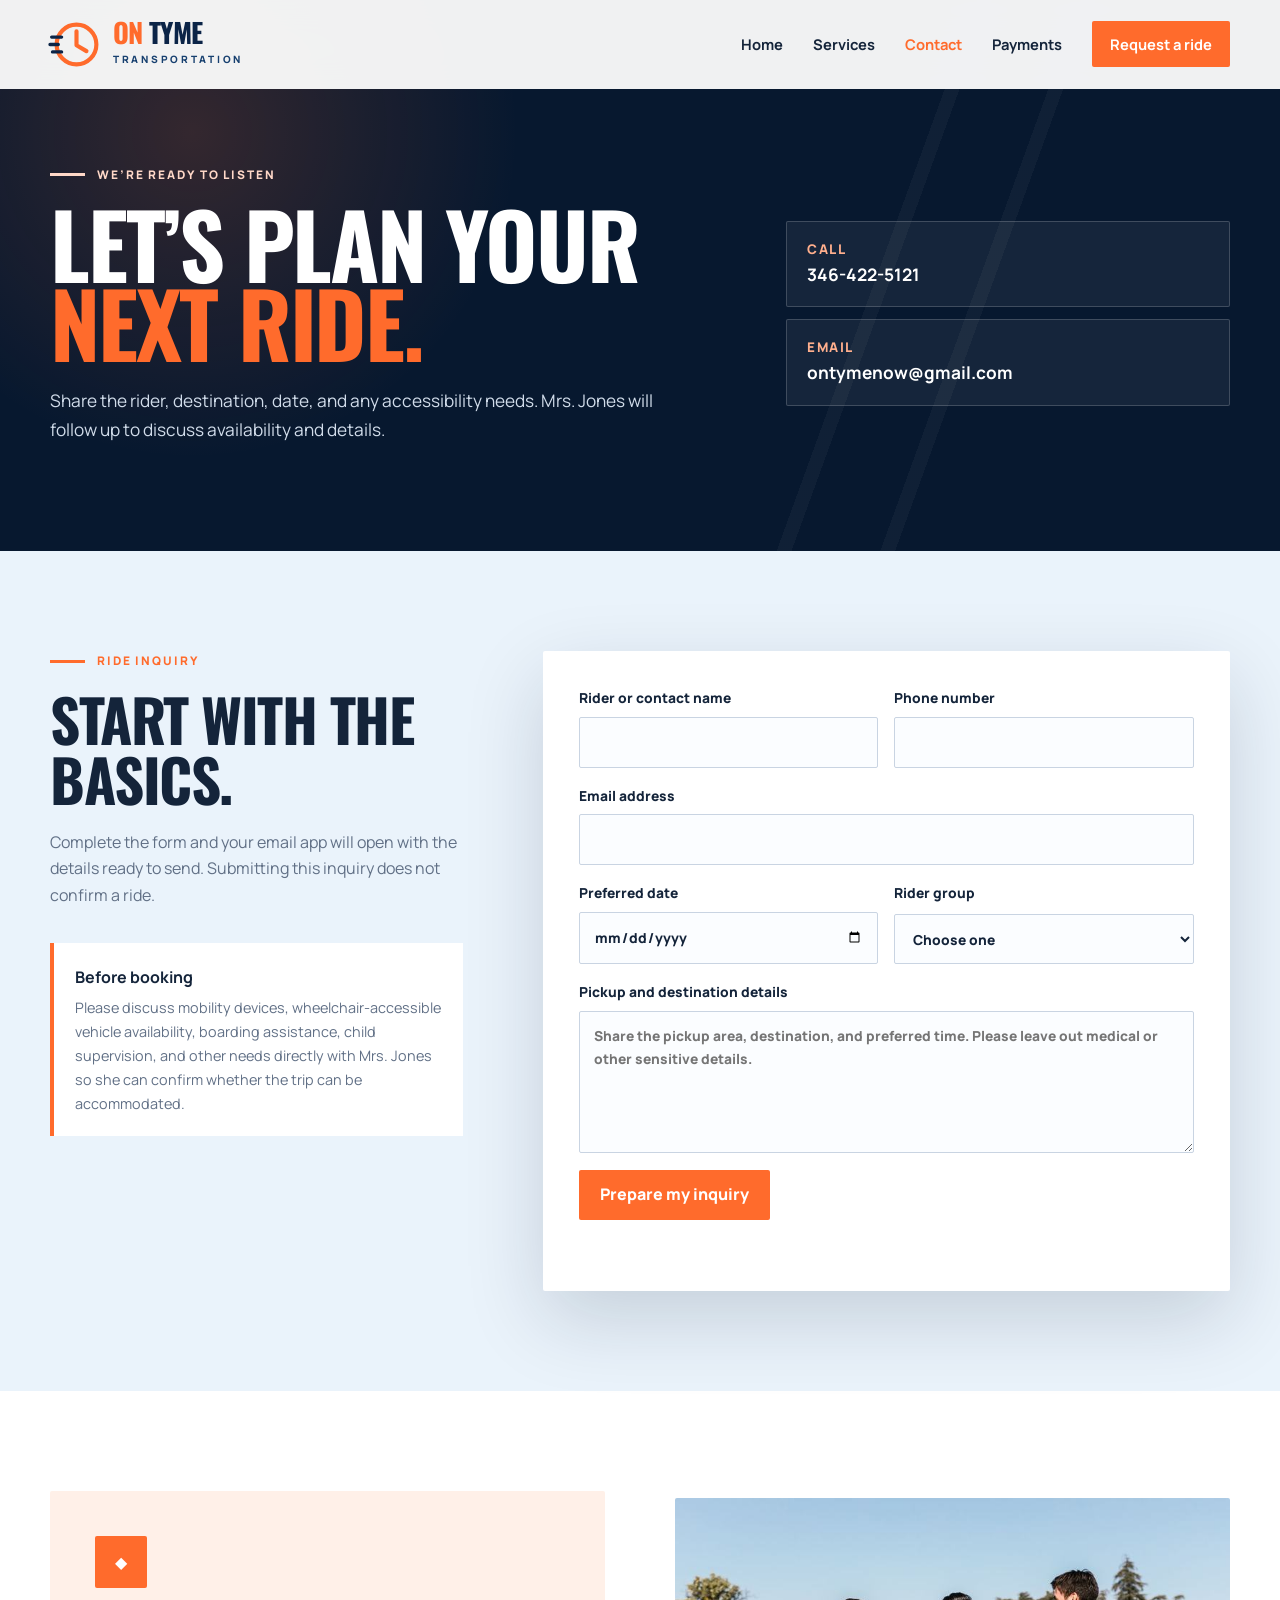
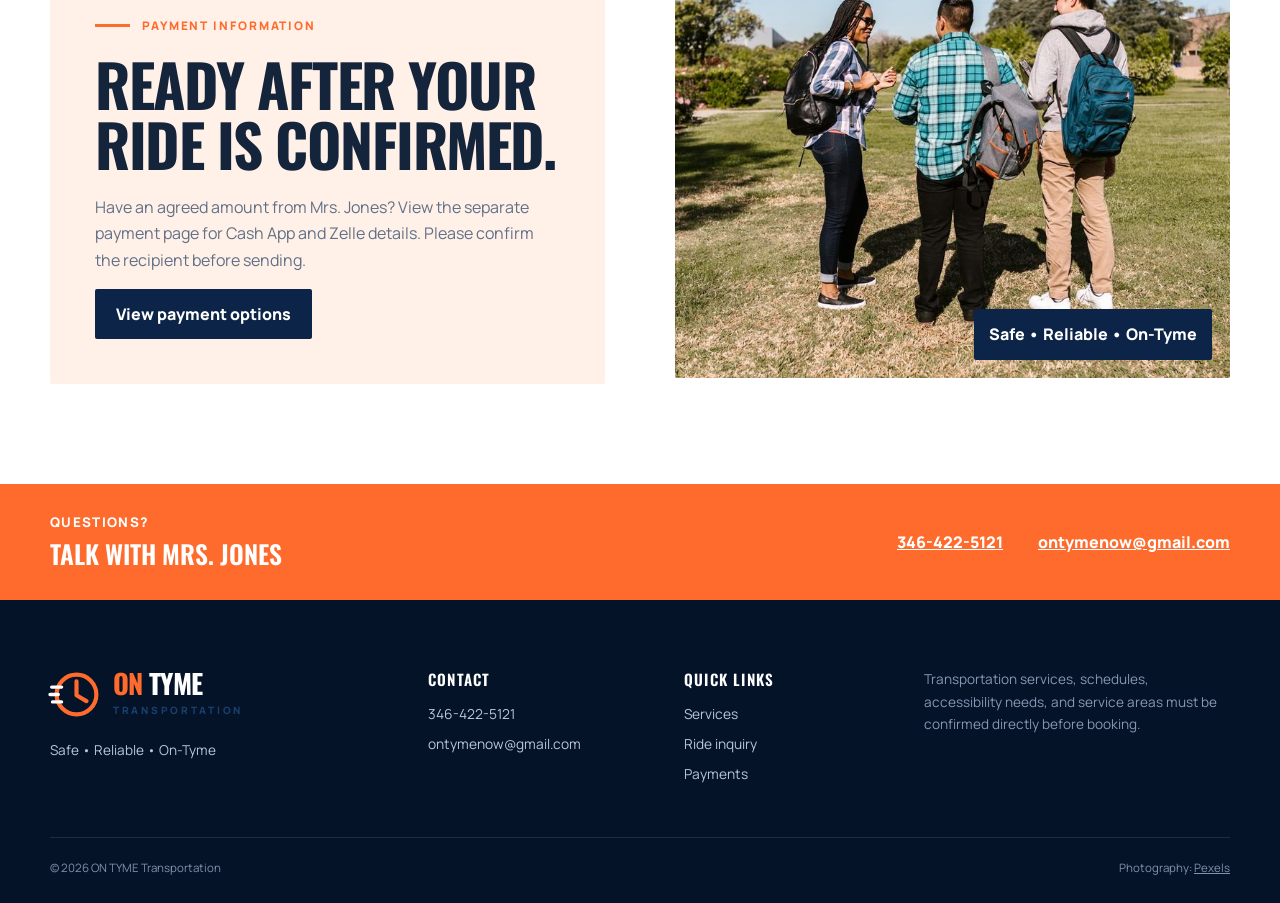
==== commit ac343ee3: "Add approved customer reviews and align service details" ====
--- a/contact.html
+++ b/contact.html
@@ -16,7 +16,7 @@
     <main id="main">
       <section class="page-hero contact-hero"><div class="road-lines" aria-hidden="true"></div><div class="shell page-hero-grid"><div class="reveal"><p class="eyebrow">We’re ready to listen</p><h1>Let’s plan your <em>next ride.</em></h1><p>Share the rider, destination, date, and any accessibility needs. Mrs. Jones will follow up to discuss availability and details.</p></div><div class="contact-direct reveal" style="--delay:.1s"><a href="tel:+13464225121"><small>Call</small><strong>346-422-5121</strong></a><a href="mailto:ontymenow@gmail.com"><small>Email</small><strong>ontymenow@gmail.com</strong></a></div></div></section>
 
-      <section class="section inquiry-section" id="ride-inquiry"><div class="shell inquiry-grid"><div class="form-intro reveal"><p class="eyebrow eyebrow-orange">Ride inquiry</p><h2>Start with the basics.</h2><p>Complete the form and your email app will open with the details ready to send. Submitting this inquiry does not confirm a ride.</p><div class="info-callout"><strong>Before booking</strong><p>ON TYME currently describes its disability transportation for independently mobile riders. Please discuss mobility devices, boarding assistance, child supervision, and other needs directly with Mrs. Jones so she can confirm whether the trip can be accommodated.</p></div></div><form class="ride-form reveal" style="--delay:.08s" data-ride-form><div class="field-row"><label>Rider or contact name<input name="name" autocomplete="name" required /></label><label>Phone number<input name="phone" type="tel" autocomplete="tel" required /></label></div><label>Email address<input name="email" type="email" autocomplete="email" /></label><div class="field-row"><label>Preferred date<input name="date" type="date" /></label><label>Rider group<select name="group"><option value="">Choose one</option><option>Child / school-age rider</option><option>College student</option><option>Senior</option><option>Individual with a disability</option><option>Other adult rider</option></select></label></div><label>Pickup and destination details<textarea name="details" rows="5" required placeholder="Share the pickup area, destination, and preferred time. Please leave out medical or other sensitive details."></textarea></label><button class="button button-orange" type="submit">Prepare my inquiry</button><p class="form-status" data-form-status aria-live="polite"></p></form></div></section>
+      <section class="section inquiry-section" id="ride-inquiry"><div class="shell inquiry-grid"><div class="form-intro reveal"><p class="eyebrow eyebrow-orange">Ride inquiry</p><h2>Start with the basics.</h2><p>Complete the form and your email app will open with the details ready to send. Submitting this inquiry does not confirm a ride.</p><div class="info-callout"><strong>Before booking</strong><p>Please discuss mobility devices, wheelchair-accessible vehicle availability, boarding assistance, child supervision, and other needs directly with Mrs. Jones so she can confirm whether the trip can be accommodated.</p></div></div><form class="ride-form reveal" style="--delay:.08s" data-ride-form><div class="field-row"><label>Rider or contact name<input name="name" autocomplete="name" required /></label><label>Phone number<input name="phone" type="tel" autocomplete="tel" required /></label></div><label>Email address<input name="email" type="email" autocomplete="email" /></label><div class="field-row"><label>Preferred date<input name="date" type="date" /></label><label>Rider group<select name="group"><option value="">Choose one</option><option>Child / school-age rider</option><option>College student</option><option>Senior</option><option>Individual with a disability</option><option>Other adult rider</option></select></label></div><label>Pickup and destination details<textarea name="details" rows="5" required placeholder="Share the pickup area, destination, and preferred time. Please leave out medical or other sensitive details."></textarea></label><button class="button button-orange" type="submit">Prepare my inquiry</button><p class="form-status" data-form-status aria-live="polite"></p></form></div></section>
 
       <section class="payment-section" id="payment"><div class="shell payment-grid"><div class="payment-card reveal"><span class="lock" aria-hidden="true">◆</span><p class="eyebrow eyebrow-orange">Payment information</p><h2>Ready after your ride is confirmed.</h2><p>Have an agreed amount from Mrs. Jones? View the separate payment page for Cash App and Zelle details. Please confirm the recipient before sending.</p><a class="button button-navy" href="payment.html">View payment options</a></div><figure class="payment-photo reveal" style="--delay:.08s"><img src="assets/images/college-students-diverse.jpg?v=20260921" alt="A diverse group of college students walking together with backpacks" width="1000" height="667" loading="lazy" /><figcaption>Safe • Reliable • On-Tyme</figcaption></figure></div></section>
 
--- a/assets/styles.css
+++ b/assets/styles.css
@@ -36,3 +36,19 @@
 @media (max-width:1000px){.payment-hero-note{justify-self:start}.pay-grid{grid-template-columns:1fr}}
 @media (max-width:760px){.payment-hero-note{width:100%;min-width:0}.pay-method{min-height:0;padding:28px 22px}.pay-detail{margin-top:12px}.pay-safety{padding:22px}}
 @media (prefers-reduced-motion:reduce){html{scroll-behavior:auto}.hero-ticker div{animation:none}.reveal{opacity:1;transform:none;transition:none}.button,.rider-card{transition:none}}
+
+/* Team reassurance, based on the owner's stated screening and training practices. */
+.feature-copy .team-assurance{margin:26px 0 0;padding:18px 22px;border-left:4px solid var(--orange);background:rgba(255,255,255,.08);color:#e8eef7;line-height:1.6}
+.team-assurance strong{color:#fff}
+
+/* Customer feedback */
+.reviews-section{background:#f7f9fc}
+.review-grid{display:grid;grid-template-columns:repeat(3,minmax(0,1fr));gap:18px}
+.review-card{display:flex;flex-direction:column;min-width:0;margin:0;padding:30px;border-top:4px solid var(--orange);background:#fff;box-shadow:0 14px 40px rgba(11,36,71,.08)}
+.review-mark{height:48px;color:var(--orange);font:700 5rem/.85 Georgia,serif}
+.review-card h3{margin:14px 0 18px;color:var(--navy);font:600 1.45rem/1.15 "Oswald",sans-serif;text-transform:uppercase}
+.review-card blockquote{margin:0 0 24px;color:var(--ink);line-height:1.7}
+.review-card blockquote p{margin:0}
+.review-card figcaption{margin-top:auto;padding-top:16px;border-top:1px solid var(--line);color:var(--muted);font-size:.82rem;font-weight:800;text-transform:uppercase;letter-spacing:.08em}
+@media (max-width:1000px){.review-grid{grid-template-columns:1fr 1fr}}
+@media (max-width:760px){.review-grid{grid-template-columns:1fr}.review-card{padding:25px}}
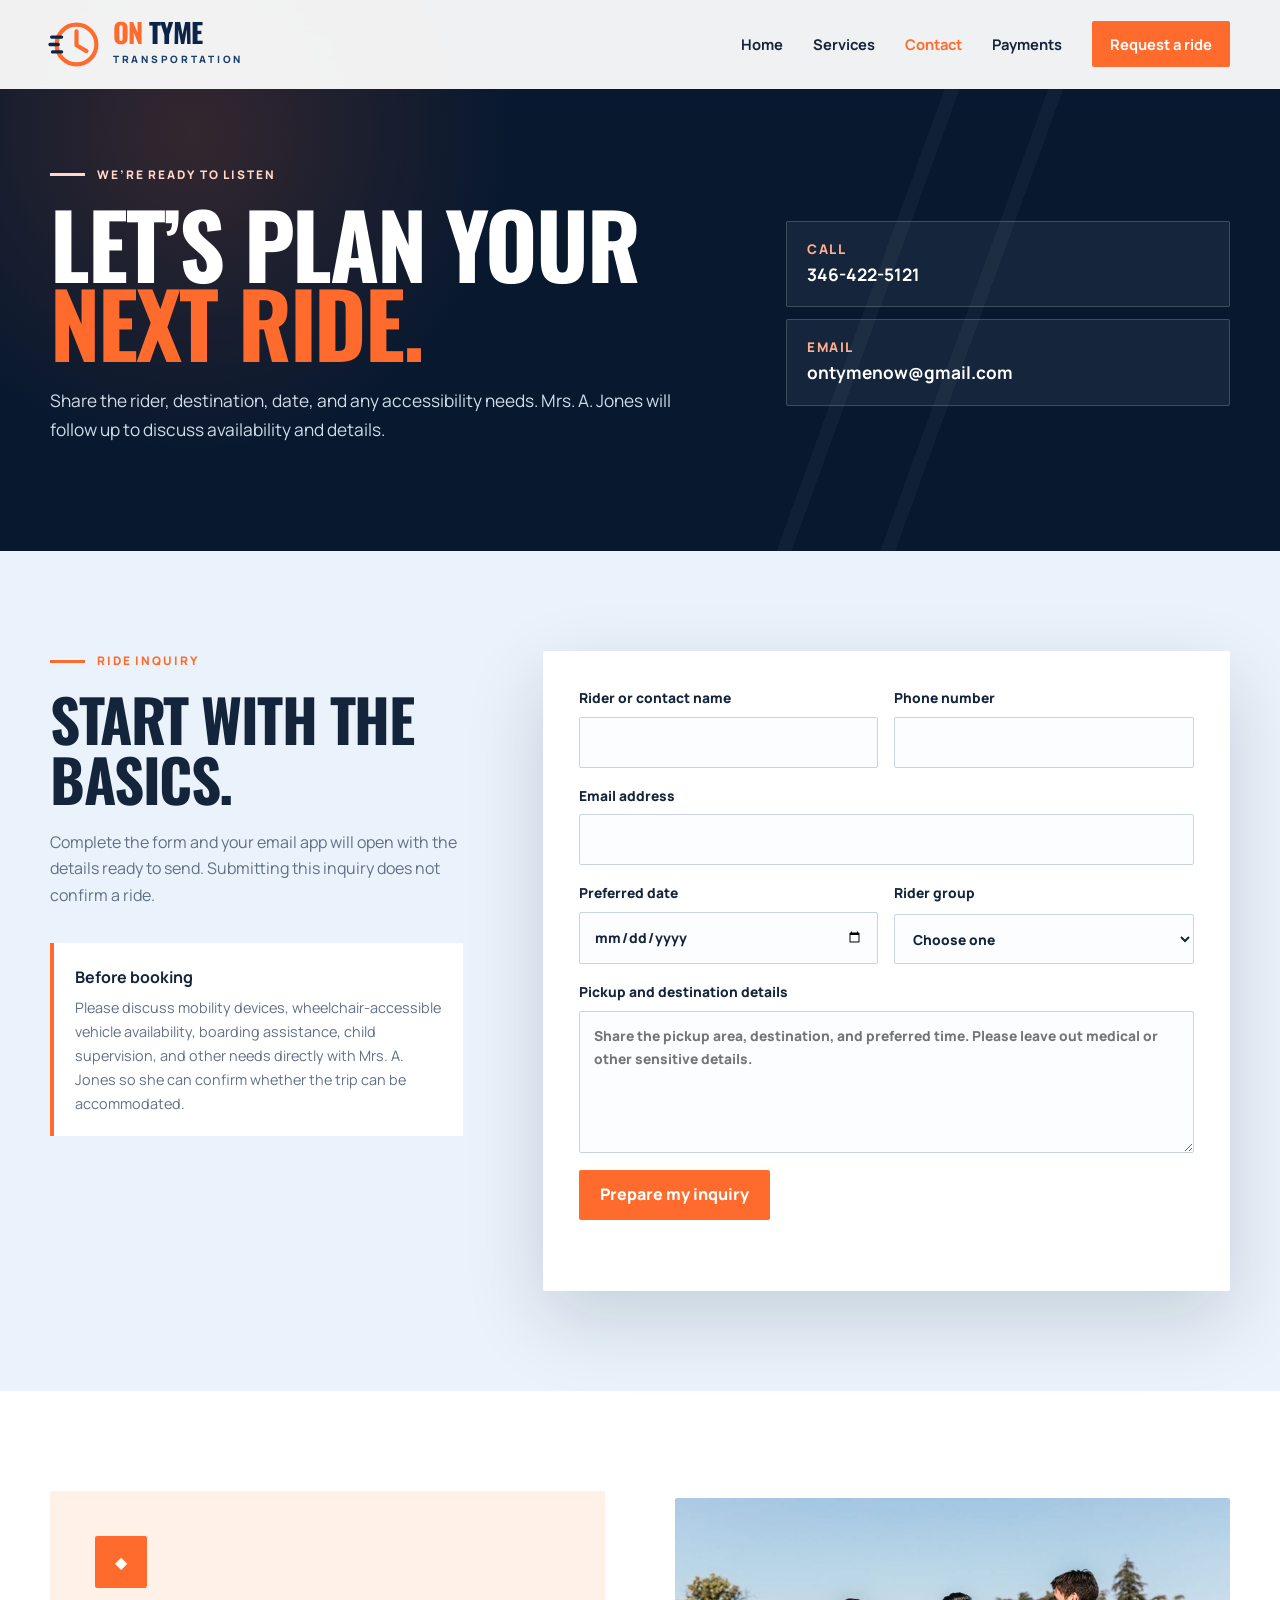
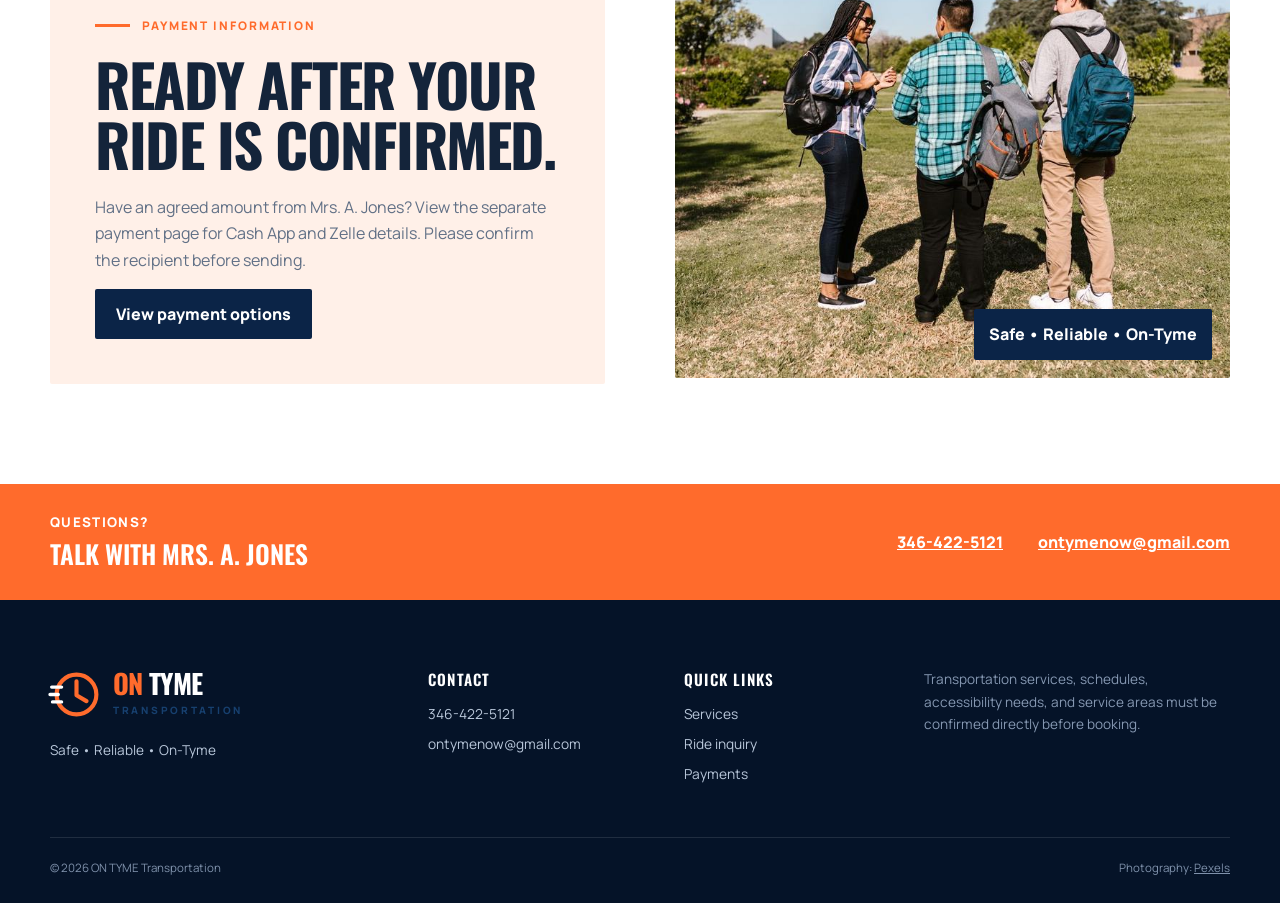
==== commit e3a61a57: "Use Mrs. A. Jones consistently across site" ====
--- a/contact.html
+++ b/contact.html
@@ -8,19 +8,19 @@
     <title>Contact &amp; Ride Inquiry | ON TYME Transportation</title>
     <link rel="preconnect" href="https://fonts.googleapis.com" /><link rel="preconnect" href="https://fonts.gstatic.com" crossorigin /><link href="https://fonts.googleapis.com/css2?family=Manrope:wght@400;500;600;700;800&family=Oswald:wght@500;600;700&display=swap" rel="stylesheet" />
     <link rel="icon" type="image/svg+xml" href="data:image/svg+xml,%3Csvg xmlns='http://www.w3.org/2000/svg' viewBox='0 0 64 64'%3E%3Crect width='64' height='64' rx='15' fill='%230b2447'/%3E%3Ccircle cx='32' cy='32' r='19' fill='none' stroke='%23ff6b2c' stroke-width='5'/%3E%3Cpath d='M32 19v14l10 6' fill='none' stroke='white' stroke-width='5' stroke-linecap='round'/%3E%3C/svg%3E" />
-    <link rel="stylesheet" href="assets/styles.css?v=20260921-2" /><script src="assets/site.js?v=20260921-2" defer></script>
+    <link rel="stylesheet" href="assets/styles.css?v=20260921-2" /><script src="assets/site.js?v=20260921-6" defer></script>
   </head>
   <body>
     <a class="skip-link" href="#main">Skip to main content</a>
     <header class="site-header" data-header><div class="shell header-inner"><a class="brand" href="index.html" aria-label="ON TYME Transportation home"><span class="brand-clock" aria-hidden="true"><svg viewBox="0 0 64 64"><circle cx="32" cy="32" r="24"/><path d="M32 16v17l12 7"/><path class="speed-line" d="M2 23h12M0 32h10M3 41h11"/></svg></span><span class="brand-words"><strong><b>ON</b> TYME</strong><small>Transportation</small></span></a><button class="menu-button" type="button" aria-expanded="false" aria-controls="site-nav" data-menu-button><span></span><span></span><span></span><span class="sr-only">Open menu</span></button><nav id="site-nav" class="site-nav" aria-label="Primary" data-menu><a href="index.html">Home</a><a href="services.html">Services</a><a aria-current="page" href="contact.html">Contact</a><a href="payment.html">Payments</a><a class="nav-cta" href="index.html#ride-inquiry">Request a ride</a></nav></div></header>
     <main id="main">
-      <section class="page-hero contact-hero"><div class="road-lines" aria-hidden="true"></div><div class="shell page-hero-grid"><div class="reveal"><p class="eyebrow">We’re ready to listen</p><h1>Let’s plan your <em>next ride.</em></h1><p>Share the rider, destination, date, and any accessibility needs. Mrs. Jones will follow up to discuss availability and details.</p></div><div class="contact-direct reveal" style="--delay:.1s"><a href="tel:+13464225121"><small>Call</small><strong>346-422-5121</strong></a><a href="mailto:ontymenow@gmail.com"><small>Email</small><strong>ontymenow@gmail.com</strong></a></div></div></section>
+      <section class="page-hero contact-hero"><div class="road-lines" aria-hidden="true"></div><div class="shell page-hero-grid"><div class="reveal"><p class="eyebrow">We’re ready to listen</p><h1>Let’s plan your <em>next ride.</em></h1><p>Share the rider, destination, date, and any accessibility needs. Mrs. A. Jones will follow up to discuss availability and details.</p></div><div class="contact-direct reveal" style="--delay:.1s"><a href="tel:+13464225121"><small>Call</small><strong>346-422-5121</strong></a><a href="mailto:ontymenow@gmail.com"><small>Email</small><strong>ontymenow@gmail.com</strong></a></div></div></section>
 
-      <section class="section inquiry-section" id="ride-inquiry"><div class="shell inquiry-grid"><div class="form-intro reveal"><p class="eyebrow eyebrow-orange">Ride inquiry</p><h2>Start with the basics.</h2><p>Complete the form and your email app will open with the details ready to send. Submitting this inquiry does not confirm a ride.</p><div class="info-callout"><strong>Before booking</strong><p>Please discuss mobility devices, wheelchair-accessible vehicle availability, boarding assistance, child supervision, and other needs directly with Mrs. Jones so she can confirm whether the trip can be accommodated.</p></div></div><form class="ride-form reveal" style="--delay:.08s" data-ride-form><div class="field-row"><label>Rider or contact name<input name="name" autocomplete="name" required /></label><label>Phone number<input name="phone" type="tel" autocomplete="tel" required /></label></div><label>Email address<input name="email" type="email" autocomplete="email" /></label><div class="field-row"><label>Preferred date<input name="date" type="date" /></label><label>Rider group<select name="group"><option value="">Choose one</option><option>Child / school-age rider</option><option>College student</option><option>Senior</option><option>Individual with a disability</option><option>Other adult rider</option></select></label></div><label>Pickup and destination details<textarea name="details" rows="5" required placeholder="Share the pickup area, destination, and preferred time. Please leave out medical or other sensitive details."></textarea></label><button class="button button-orange" type="submit">Prepare my inquiry</button><p class="form-status" data-form-status aria-live="polite"></p></form></div></section>
+      <section class="section inquiry-section" id="ride-inquiry"><div class="shell inquiry-grid"><div class="form-intro reveal"><p class="eyebrow eyebrow-orange">Ride inquiry</p><h2>Start with the basics.</h2><p>Complete the form and your email app will open with the details ready to send. Submitting this inquiry does not confirm a ride.</p><div class="info-callout"><strong>Before booking</strong><p>Please discuss mobility devices, wheelchair-accessible vehicle availability, boarding assistance, child supervision, and other needs directly with Mrs. A. Jones so she can confirm whether the trip can be accommodated.</p></div></div><form class="ride-form reveal" style="--delay:.08s" data-ride-form><div class="field-row"><label>Rider or contact name<input name="name" autocomplete="name" required /></label><label>Phone number<input name="phone" type="tel" autocomplete="tel" required /></label></div><label>Email address<input name="email" type="email" autocomplete="email" /></label><div class="field-row"><label>Preferred date<input name="date" type="date" /></label><label>Rider group<select name="group"><option value="">Choose one</option><option>Child / school-age rider</option><option>College student</option><option>Senior</option><option>Individual with a disability</option><option>Other adult rider</option></select></label></div><label>Pickup and destination details<textarea name="details" rows="5" required placeholder="Share the pickup area, destination, and preferred time. Please leave out medical or other sensitive details."></textarea></label><button class="button button-orange" type="submit">Prepare my inquiry</button><p class="form-status" data-form-status aria-live="polite"></p></form></div></section>
 
-      <section class="payment-section" id="payment"><div class="shell payment-grid"><div class="payment-card reveal"><span class="lock" aria-hidden="true">◆</span><p class="eyebrow eyebrow-orange">Payment information</p><h2>Ready after your ride is confirmed.</h2><p>Have an agreed amount from Mrs. Jones? View the separate payment page for Cash App and Zelle details. Please confirm the recipient before sending.</p><a class="button button-navy" href="payment.html">View payment options</a></div><figure class="payment-photo reveal" style="--delay:.08s"><img src="assets/images/college-students-diverse.jpg?v=20260921" alt="A diverse group of college students walking together with backpacks" width="1000" height="667" loading="lazy" /><figcaption>Safe • Reliable • On-Tyme</figcaption></figure></div></section>
+      <section class="payment-section" id="payment"><div class="shell payment-grid"><div class="payment-card reveal"><span class="lock" aria-hidden="true">◆</span><p class="eyebrow eyebrow-orange">Payment information</p><h2>Ready after your ride is confirmed.</h2><p>Have an agreed amount from Mrs. A. Jones? View the separate payment page for Cash App and Zelle details. Please confirm the recipient before sending.</p><a class="button button-navy" href="payment.html">View payment options</a></div><figure class="payment-photo reveal" style="--delay:.08s"><img src="assets/images/college-students-diverse.jpg?v=20260921" alt="A diverse group of college students walking together with backpacks" width="1000" height="667" loading="lazy" /><figcaption>Safe • Reliable • On-Tyme</figcaption></figure></div></section>
 
-      <section class="contact-strip"><div class="shell"><div><small>Questions?</small><strong>Talk with Mrs. Jones</strong></div><a href="tel:+13464225121">346-422-5121</a><a href="mailto:ontymenow@gmail.com">ontymenow@gmail.com</a></div></section>
+      <section class="contact-strip"><div class="shell"><div><small>Questions?</small><strong>Talk with Mrs. A. Jones</strong></div><a href="tel:+13464225121">346-422-5121</a><a href="mailto:ontymenow@gmail.com">ontymenow@gmail.com</a></div></section>
     </main>
     <footer class="site-footer"><div class="shell footer-grid"><div><a class="brand brand-footer" href="index.html"><span class="brand-clock" aria-hidden="true"><svg viewBox="0 0 64 64"><circle cx="32" cy="32" r="24"/><path d="M32 16v17l12 7"/><path class="speed-line" d="M2 23h12M0 32h10M3 41h11"/></svg></span><span class="brand-words"><strong><b>ON</b> TYME</strong><small>Transportation</small></span></a><p>Safe • Reliable • On-Tyme</p></div><div><h3>Contact</h3><a href="tel:+13464225121">346-422-5121</a><a href="mailto:ontymenow@gmail.com">ontymenow@gmail.com</a></div><div><h3>Quick links</h3><a href="services.html">Services</a><a href="index.html#ride-inquiry">Ride inquiry</a><a href="payment.html">Payments</a></div><p class="footer-note">Transportation services, schedules, accessibility needs, and service areas must be confirmed directly before booking.</p></div><div class="shell footer-bottom"><span>© <span data-year></span> ON TYME Transportation</span><span>Photography: <a href="https://www.pexels.com/photo/people-carrying-backpacks-7683617/">Pexels</a></span></div></footer>
   </body>
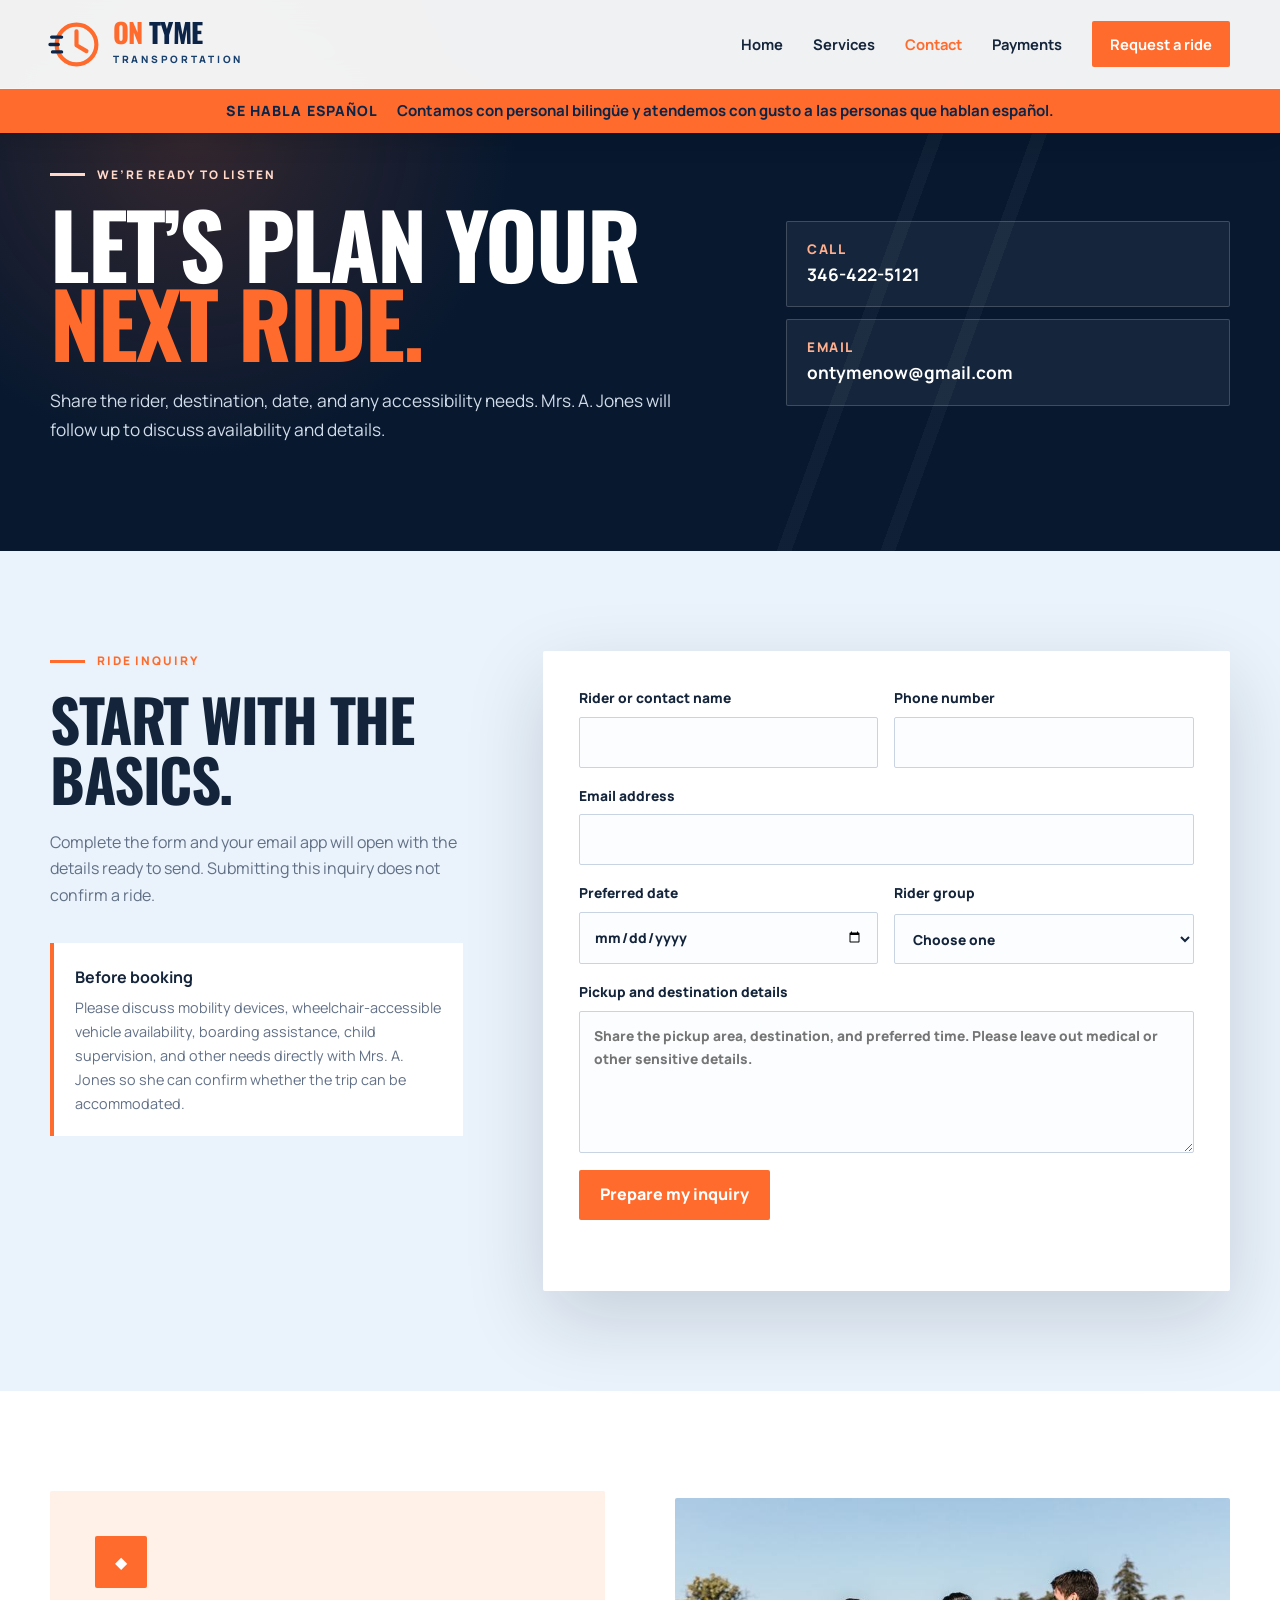
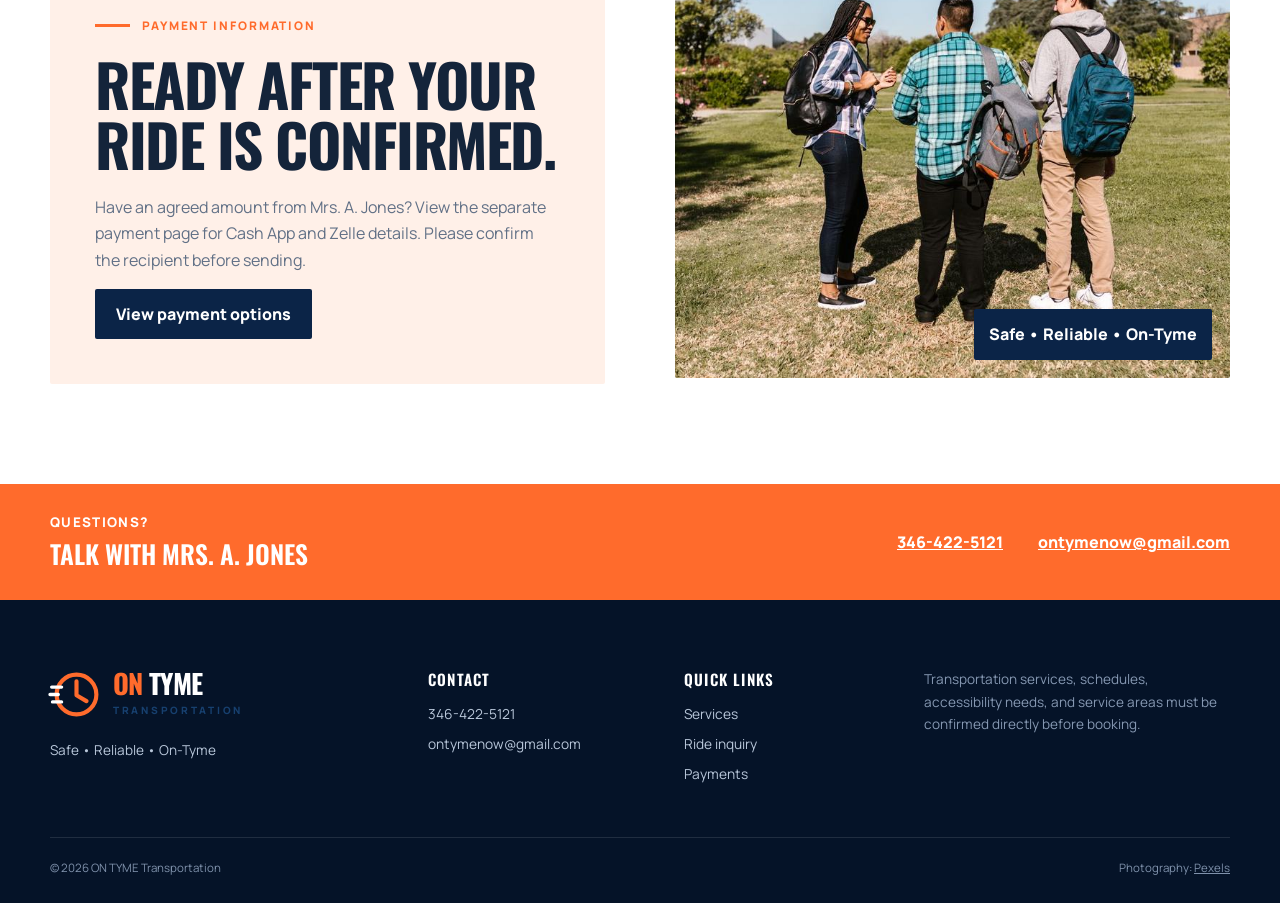
==== commit afc32e17: "Highlight bilingual Spanish-speaking support" ====
--- a/contact.html
+++ b/contact.html
@@ -8,13 +8,13 @@
     <title>Contact &amp; Ride Inquiry | ON TYME Transportation</title>
     <link rel="preconnect" href="https://fonts.googleapis.com" /><link rel="preconnect" href="https://fonts.gstatic.com" crossorigin /><link href="https://fonts.googleapis.com/css2?family=Manrope:wght@400;500;600;700;800&family=Oswald:wght@500;600;700&display=swap" rel="stylesheet" />
     <link rel="icon" type="image/svg+xml" href="data:image/svg+xml,%3Csvg xmlns='http://www.w3.org/2000/svg' viewBox='0 0 64 64'%3E%3Crect width='64' height='64' rx='15' fill='%230b2447'/%3E%3Ccircle cx='32' cy='32' r='19' fill='none' stroke='%23ff6b2c' stroke-width='5'/%3E%3Cpath d='M32 19v14l10 6' fill='none' stroke='white' stroke-width='5' stroke-linecap='round'/%3E%3C/svg%3E" />
-    <link rel="stylesheet" href="assets/styles.css?v=20260921-2" /><script src="assets/site.js?v=20260921-6" defer></script>
+    <link rel="stylesheet" href="assets/styles.css?v=20260921-7" /><script src="assets/site.js?v=20260921-6" defer></script>
   </head>
   <body>
     <a class="skip-link" href="#main">Skip to main content</a>
     <header class="site-header" data-header><div class="shell header-inner"><a class="brand" href="index.html" aria-label="ON TYME Transportation home"><span class="brand-clock" aria-hidden="true"><svg viewBox="0 0 64 64"><circle cx="32" cy="32" r="24"/><path d="M32 16v17l12 7"/><path class="speed-line" d="M2 23h12M0 32h10M3 41h11"/></svg></span><span class="brand-words"><strong><b>ON</b> TYME</strong><small>Transportation</small></span></a><button class="menu-button" type="button" aria-expanded="false" aria-controls="site-nav" data-menu-button><span></span><span></span><span></span><span class="sr-only">Open menu</span></button><nav id="site-nav" class="site-nav" aria-label="Primary" data-menu><a href="index.html">Home</a><a href="services.html">Services</a><a aria-current="page" href="contact.html">Contact</a><a href="payment.html">Payments</a><a class="nav-cta" href="index.html#ride-inquiry">Request a ride</a></nav></div></header>
     <main id="main">
-      <section class="page-hero contact-hero"><div class="road-lines" aria-hidden="true"></div><div class="shell page-hero-grid"><div class="reveal"><p class="eyebrow">We’re ready to listen</p><h1>Let’s plan your <em>next ride.</em></h1><p>Share the rider, destination, date, and any accessibility needs. Mrs. A. Jones will follow up to discuss availability and details.</p></div><div class="contact-direct reveal" style="--delay:.1s"><a href="tel:+13464225121"><small>Call</small><strong>346-422-5121</strong></a><a href="mailto:ontymenow@gmail.com"><small>Email</small><strong>ontymenow@gmail.com</strong></a></div></div></section>
+      <section class="page-hero contact-hero"><div class="spanish-notice" lang="es"><strong>Se habla español</strong><span>Contamos con personal bilingüe y atendemos con gusto a las personas que hablan español.</span></div><div class="road-lines" aria-hidden="true"></div><div class="shell page-hero-grid"><div class="reveal"><p class="eyebrow">We’re ready to listen</p><h1>Let’s plan your <em>next ride.</em></h1><p>Share the rider, destination, date, and any accessibility needs. Mrs. A. Jones will follow up to discuss availability and details.</p></div><div class="contact-direct reveal" style="--delay:.1s"><a href="tel:+13464225121"><small>Call</small><strong>346-422-5121</strong></a><a href="mailto:ontymenow@gmail.com"><small>Email</small><strong>ontymenow@gmail.com</strong></a></div></div></section>
 
       <section class="section inquiry-section" id="ride-inquiry"><div class="shell inquiry-grid"><div class="form-intro reveal"><p class="eyebrow eyebrow-orange">Ride inquiry</p><h2>Start with the basics.</h2><p>Complete the form and your email app will open with the details ready to send. Submitting this inquiry does not confirm a ride.</p><div class="info-callout"><strong>Before booking</strong><p>Please discuss mobility devices, wheelchair-accessible vehicle availability, boarding assistance, child supervision, and other needs directly with Mrs. A. Jones so she can confirm whether the trip can be accommodated.</p></div></div><form class="ride-form reveal" style="--delay:.08s" data-ride-form><div class="field-row"><label>Rider or contact name<input name="name" autocomplete="name" required /></label><label>Phone number<input name="phone" type="tel" autocomplete="tel" required /></label></div><label>Email address<input name="email" type="email" autocomplete="email" /></label><div class="field-row"><label>Preferred date<input name="date" type="date" /></label><label>Rider group<select name="group"><option value="">Choose one</option><option>Child / school-age rider</option><option>College student</option><option>Senior</option><option>Individual with a disability</option><option>Other adult rider</option></select></label></div><label>Pickup and destination details<textarea name="details" rows="5" required placeholder="Share the pickup area, destination, and preferred time. Please leave out medical or other sensitive details."></textarea></label><button class="button button-orange" type="submit">Prepare my inquiry</button><p class="form-status" data-form-status aria-live="polite"></p></form></div></section>
 
--- a/assets/styles.css
+++ b/assets/styles.css
@@ -52,3 +52,9 @@
 .review-card figcaption{margin-top:auto;padding-top:16px;border-top:1px solid var(--line);color:var(--muted);font-size:.82rem;font-weight:800;text-transform:uppercase;letter-spacing:.08em}
 @media (max-width:1000px){.review-grid{grid-template-columns:1fr 1fr}}
 @media (max-width:760px){.review-grid{grid-template-columns:1fr}.review-card{padding:25px}}
+
+/* Prominent Spanish-language service notice */
+.spanish-notice{position:absolute;z-index:5;top:88px;left:0;width:100%;display:flex;align-items:center;justify-content:center;gap:18px;margin:0;padding:11px 20px;background:var(--orange);color:var(--navy);text-align:center;box-shadow:0 8px 25px rgba(0,0,0,.12)}
+.spanish-notice strong{flex:0 0 auto;font-size:.88rem;font-weight:800;letter-spacing:.08em;text-transform:uppercase}
+.spanish-notice span{font-size:.94rem;font-weight:700;line-height:1.4}
+@media (max-width:760px){.spanish-notice{top:74px;flex-direction:column;gap:2px;padding:9px 14px}.hero .hero-grid{padding-top:112px}.page-hero{padding-top:190px}}
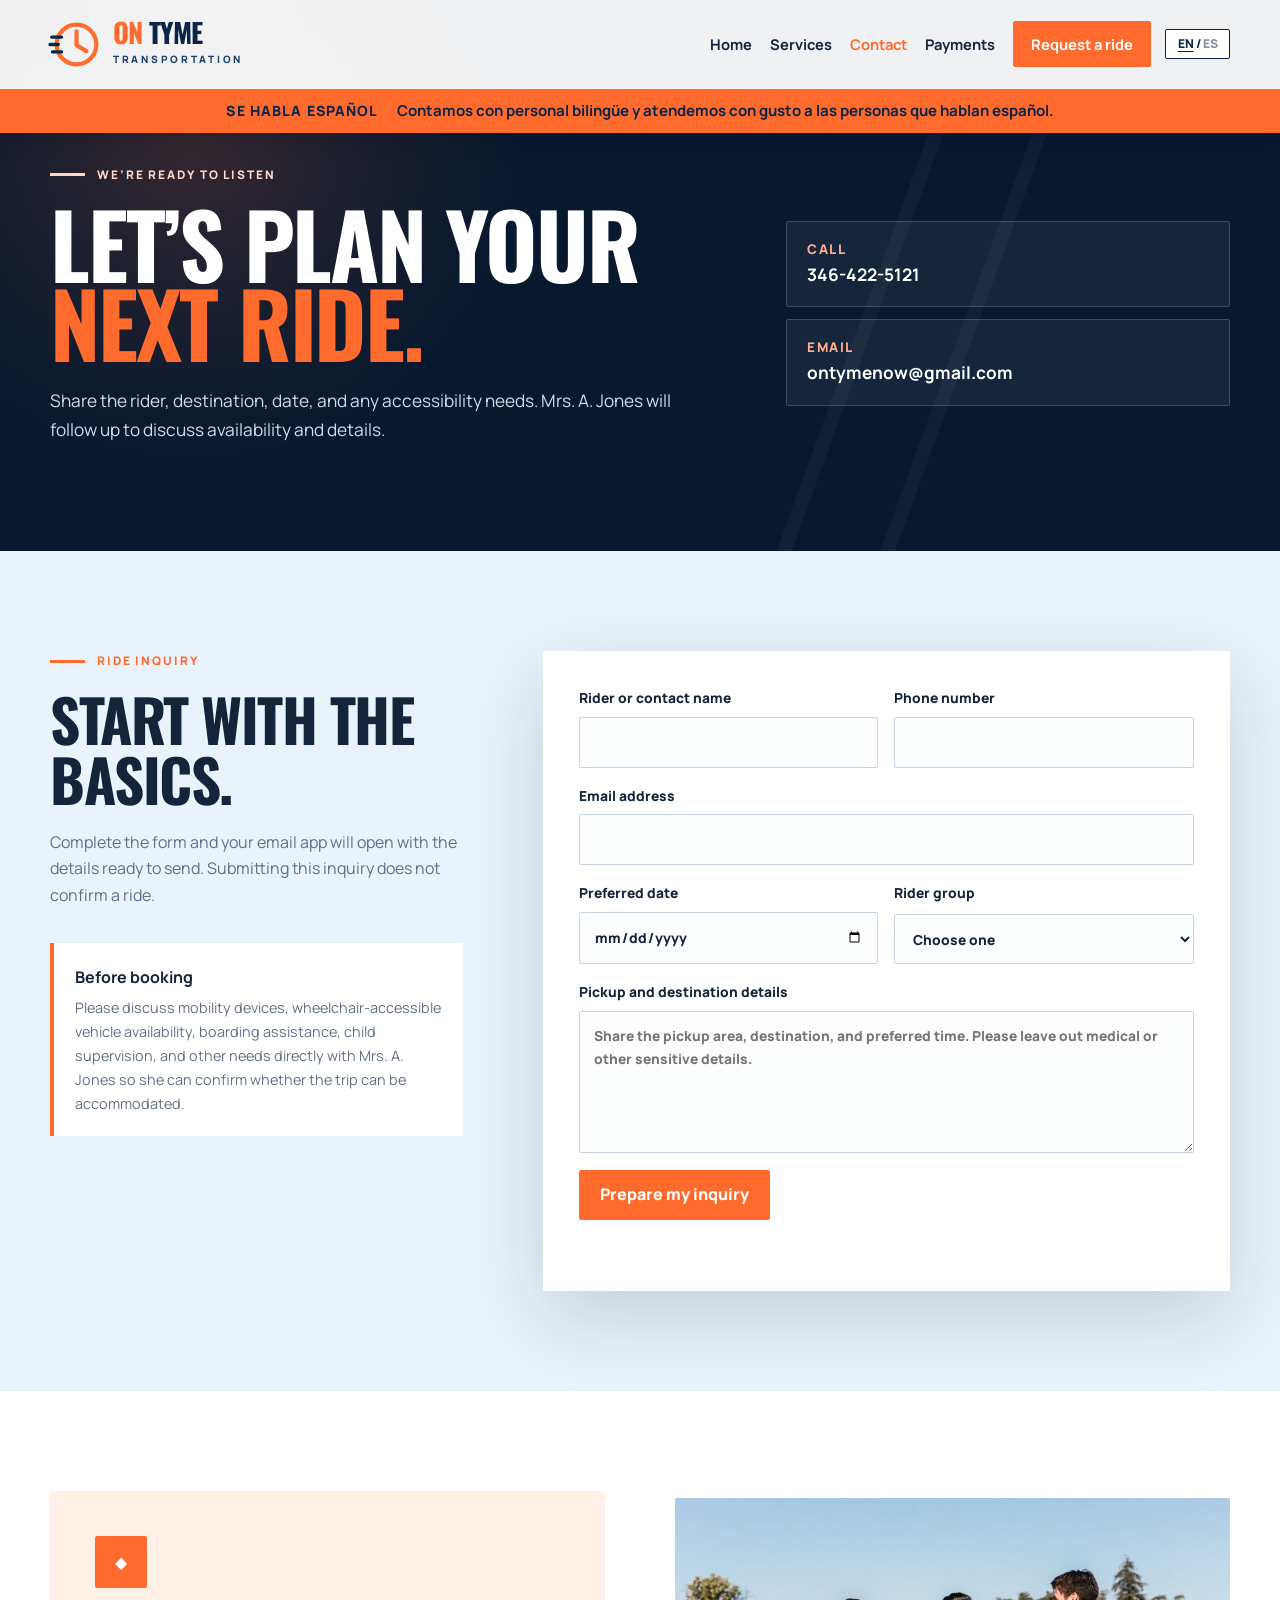
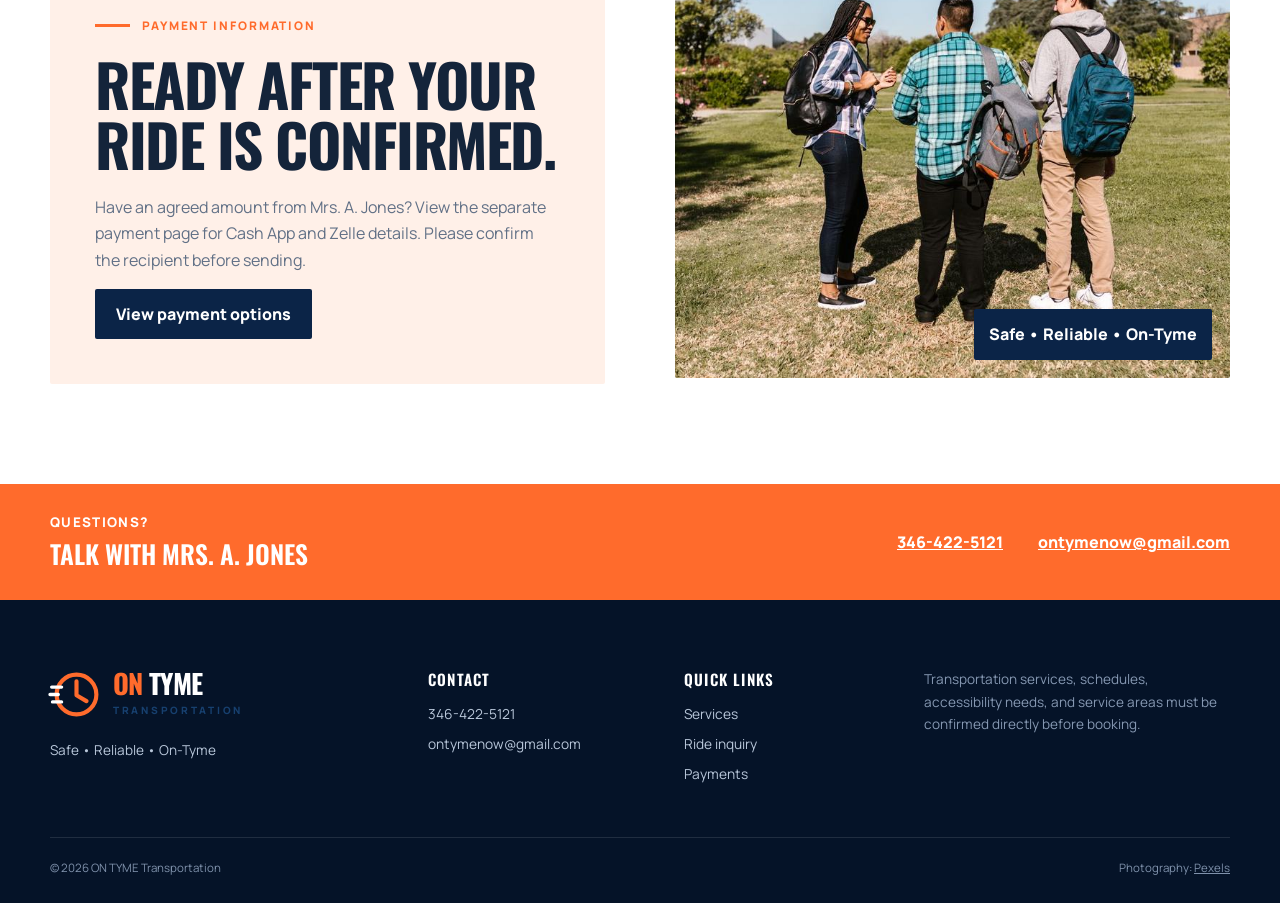
==== commit b2d931ec: "Add English and Spanish language switch" ====
--- a/contact.html
+++ b/contact.html
@@ -8,7 +8,7 @@
     <title>Contact &amp; Ride Inquiry | ON TYME Transportation</title>
     <link rel="preconnect" href="https://fonts.googleapis.com" /><link rel="preconnect" href="https://fonts.gstatic.com" crossorigin /><link href="https://fonts.googleapis.com/css2?family=Manrope:wght@400;500;600;700;800&family=Oswald:wght@500;600;700&display=swap" rel="stylesheet" />
     <link rel="icon" type="image/svg+xml" href="data:image/svg+xml,%3Csvg xmlns='http://www.w3.org/2000/svg' viewBox='0 0 64 64'%3E%3Crect width='64' height='64' rx='15' fill='%230b2447'/%3E%3Ccircle cx='32' cy='32' r='19' fill='none' stroke='%23ff6b2c' stroke-width='5'/%3E%3Cpath d='M32 19v14l10 6' fill='none' stroke='white' stroke-width='5' stroke-linecap='round'/%3E%3C/svg%3E" />
-    <link rel="stylesheet" href="assets/styles.css?v=20260921-7" /><script src="assets/site.js?v=20260921-6" defer></script>
+    <link rel="stylesheet" href="assets/styles.css?v=20260921-8" /><script src="assets/site.js?v=20260921-8" defer></script>
   </head>
   <body>
     <a class="skip-link" href="#main">Skip to main content</a>
--- a/assets/styles.css
+++ b/assets/styles.css
@@ -58,3 +58,5 @@
 .spanish-notice strong{flex:0 0 auto;font-size:.88rem;font-weight:800;letter-spacing:.08em;text-transform:uppercase}
 .spanish-notice span{font-size:.94rem;font-weight:700;line-height:1.4}
 @media (max-width:760px){.spanish-notice{top:74px;flex-direction:column;gap:2px;padding:9px 14px}.hero .hero-grid{padding-top:112px}.page-hero{padding-top:190px}}
+.header-inner{gap:14px}.site-nav{margin-left:auto;gap:18px}.language-switch{flex:0 0 auto;order:2;min-width:65px;padding:8px 9px;border:1px solid var(--navy);border-radius:2px;background:#fff;color:var(--navy);font:800 .76rem/1 Manrope,sans-serif;cursor:pointer;white-space:nowrap}.language-switch [data-lang]{opacity:.5}.language-switch [data-lang].active{opacity:1;text-decoration:underline;text-underline-offset:3px}.language-switch:hover,.language-switch:focus-visible{background:#e8eef5;outline:2px solid transparent}.menu-button{order:3}
+@media (max-width:760px){.header-inner{gap:8px}.site-nav{margin-left:0}.language-switch{margin-left:auto;padding:7px 8px}}
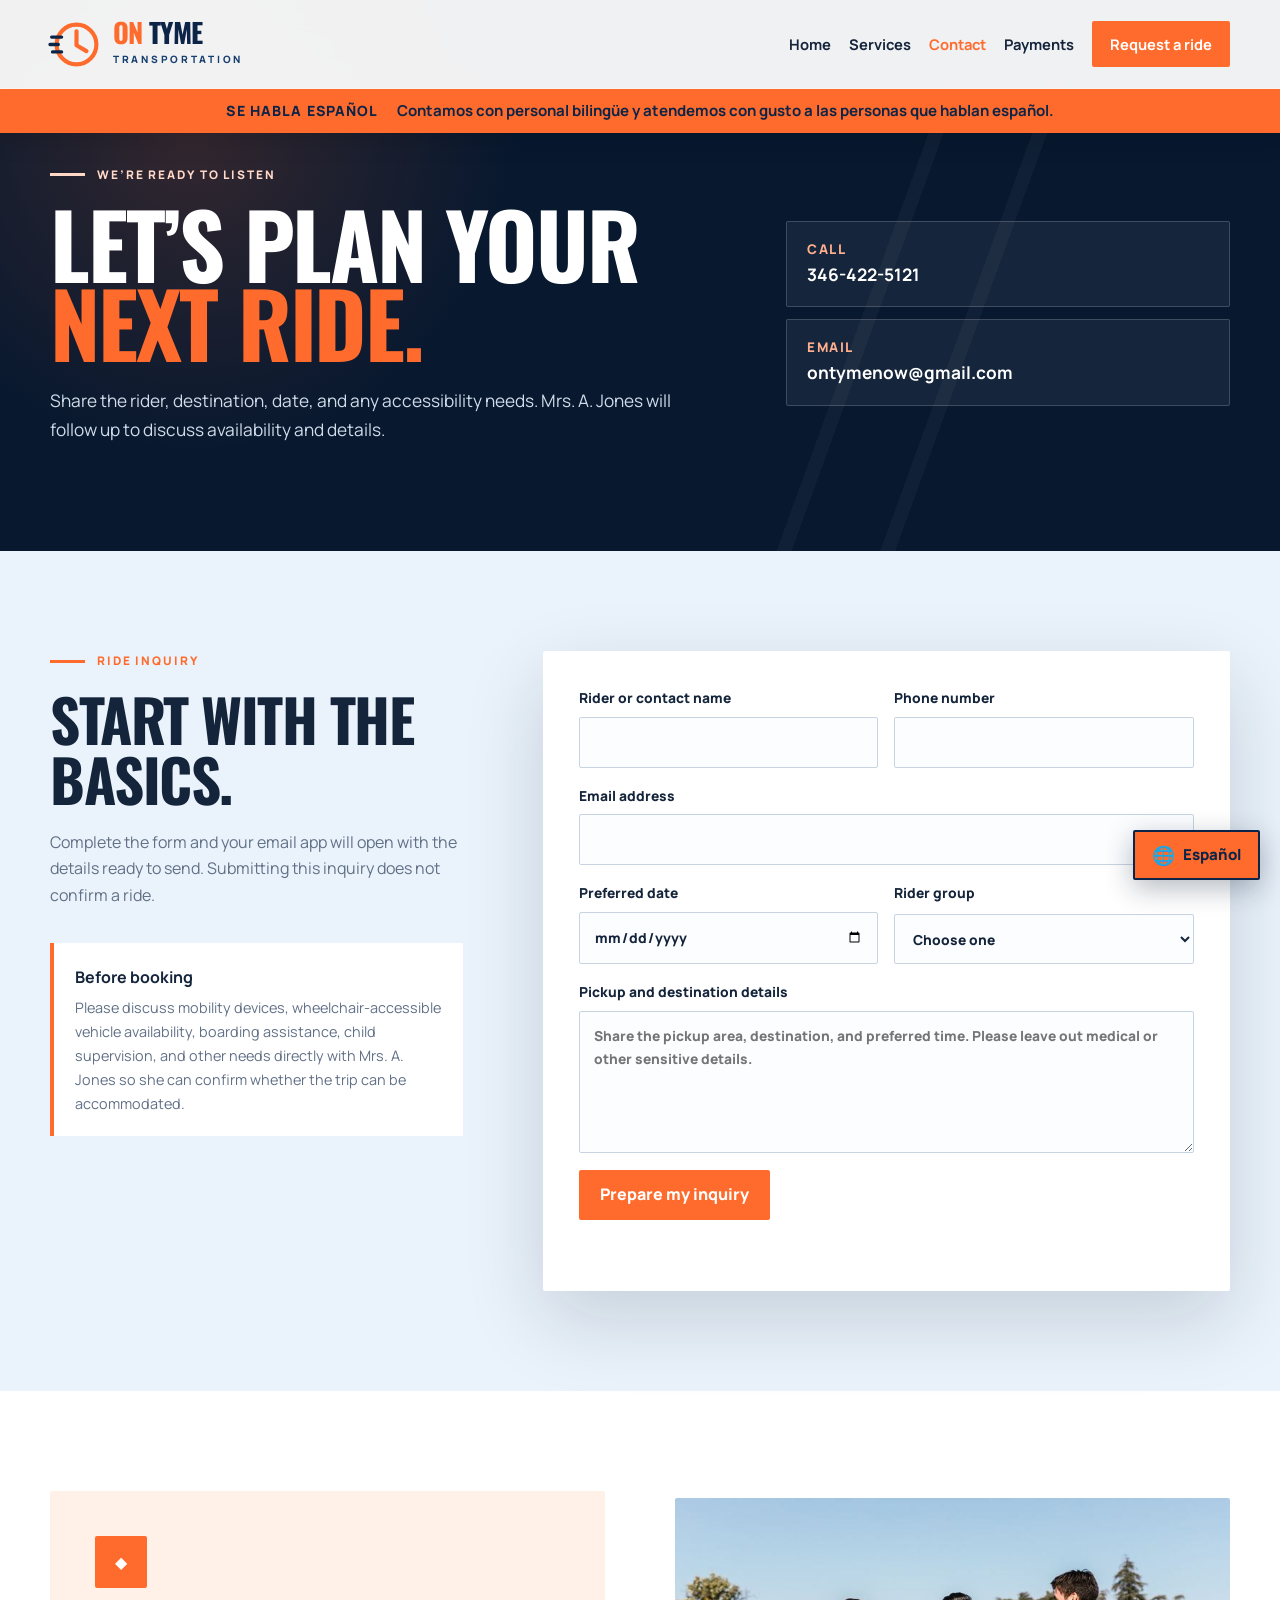
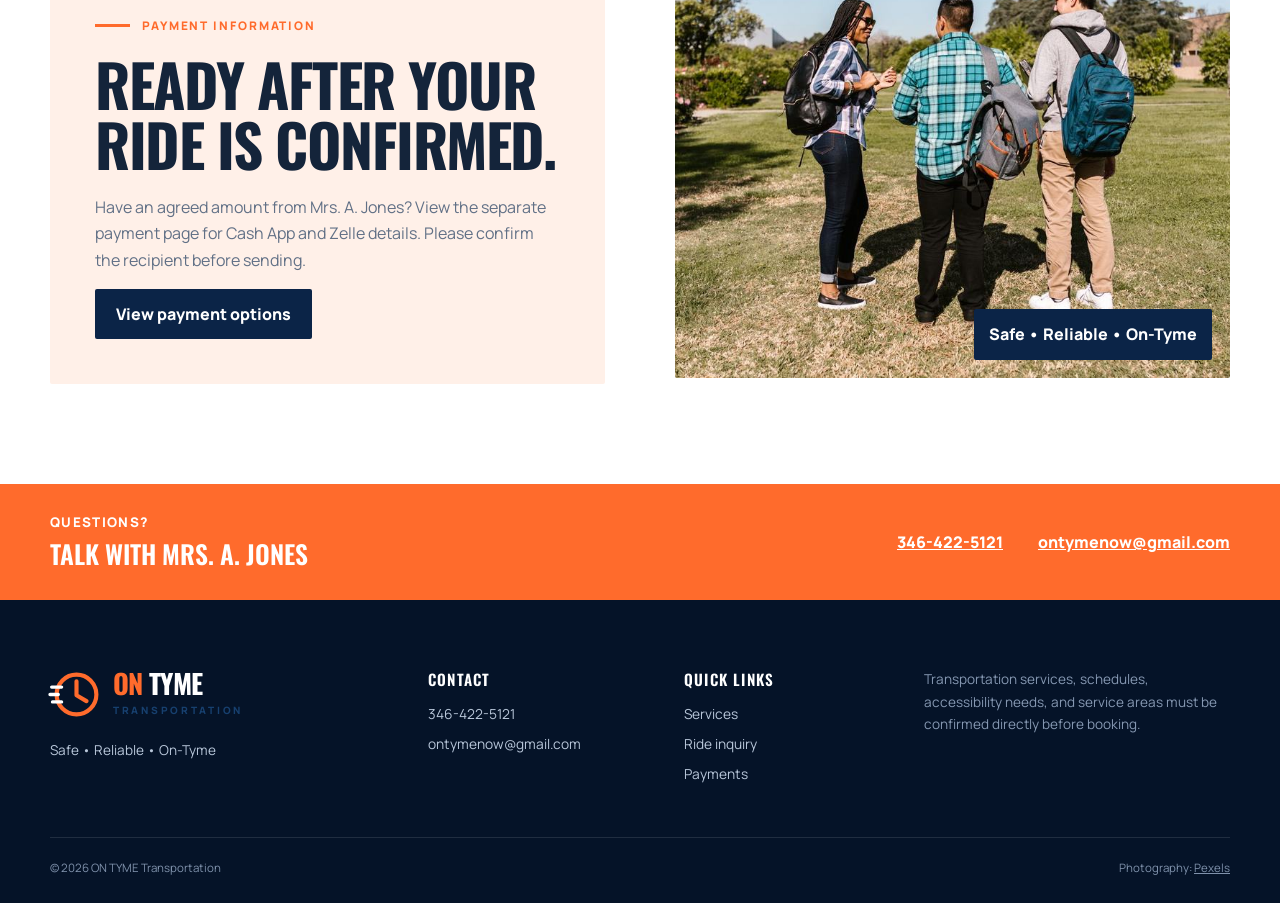
==== commit c4d7c2ea: "Publish prominent English-Spanish switch" ====
--- a/contact.html
+++ b/contact.html
@@ -8,7 +8,7 @@
     <title>Contact &amp; Ride Inquiry | ON TYME Transportation</title>
     <link rel="preconnect" href="https://fonts.googleapis.com" /><link rel="preconnect" href="https://fonts.gstatic.com" crossorigin /><link href="https://fonts.googleapis.com/css2?family=Manrope:wght@400;500;600;700;800&family=Oswald:wght@500;600;700&display=swap" rel="stylesheet" />
     <link rel="icon" type="image/svg+xml" href="data:image/svg+xml,%3Csvg xmlns='http://www.w3.org/2000/svg' viewBox='0 0 64 64'%3E%3Crect width='64' height='64' rx='15' fill='%230b2447'/%3E%3Ccircle cx='32' cy='32' r='19' fill='none' stroke='%23ff6b2c' stroke-width='5'/%3E%3Cpath d='M32 19v14l10 6' fill='none' stroke='white' stroke-width='5' stroke-linecap='round'/%3E%3C/svg%3E" />
-    <link rel="stylesheet" href="assets/styles.css?v=20260921-8" /><script src="assets/site.js?v=20260921-8" defer></script>
+    <link rel="stylesheet" href="assets/styles.css?v=20260922-1" /><script src="assets/site.js?v=20260922-1" defer></script>
   </head>
   <body>
     <a class="skip-link" href="#main">Skip to main content</a>
--- a/assets/styles.css
+++ b/assets/styles.css
@@ -58,5 +58,8 @@
 .spanish-notice strong{flex:0 0 auto;font-size:.88rem;font-weight:800;letter-spacing:.08em;text-transform:uppercase}
 .spanish-notice span{font-size:.94rem;font-weight:700;line-height:1.4}
 @media (max-width:760px){.spanish-notice{top:74px;flex-direction:column;gap:2px;padding:9px 14px}.hero .hero-grid{padding-top:112px}.page-hero{padding-top:190px}}
-.header-inner{gap:14px}.site-nav{margin-left:auto;gap:18px}.language-switch{flex:0 0 auto;order:2;min-width:65px;padding:8px 9px;border:1px solid var(--navy);border-radius:2px;background:#fff;color:var(--navy);font:800 .76rem/1 Manrope,sans-serif;cursor:pointer;white-space:nowrap}.language-switch [data-lang]{opacity:.5}.language-switch [data-lang].active{opacity:1;text-decoration:underline;text-underline-offset:3px}.language-switch:hover,.language-switch:focus-visible{background:#e8eef5;outline:2px solid transparent}.menu-button{order:3}
-@media (max-width:760px){.header-inner{gap:8px}.site-nav{margin-left:0}.language-switch{margin-left:auto;padding:7px 8px}}
+.header-inner{gap:14px}.site-nav{margin-left:auto;gap:18px}
+.language-switch{position:fixed;z-index:150;right:20px;bottom:20px;display:inline-flex;align-items:center;justify-content:center;gap:8px;min-height:50px;padding:10px 17px;border:2px solid var(--navy);border-radius:2px;background:var(--orange);color:var(--navy);box-shadow:0 8px 28px rgba(7,24,47,.3);font:800 .94rem/1 Manrope,sans-serif;cursor:pointer;white-space:nowrap;transition:transform .2s ease,box-shadow .2s ease}
+.language-switch:hover{transform:translateY(-2px);box-shadow:0 12px 30px rgba(7,24,47,.35)}.language-switch:focus-visible{outline:3px solid var(--navy);outline-offset:3px}.language-icon{font-size:1.15rem;line-height:1}
+@media (max-width:760px){.header-inner{gap:8px}.site-nav{margin-left:0}.language-switch{right:14px;bottom:calc(14px + env(safe-area-inset-bottom));min-height:48px;padding:10px 14px}}
+@media (min-width:761px) and (max-width:880px){.menu-button{display:block}.site-nav{position:absolute;top:88px;left:0;right:0;display:none;flex-direction:column;align-items:stretch;gap:0;margin-left:0;padding:14px;background:white;border-bottom:1px solid var(--line);box-shadow:0 20px 35px rgba(7,24,47,.13)}.site-nav.open{display:flex}.site-nav a{padding:14px 12px}.site-nav .nav-cta{text-align:center;margin-top:5px}}
